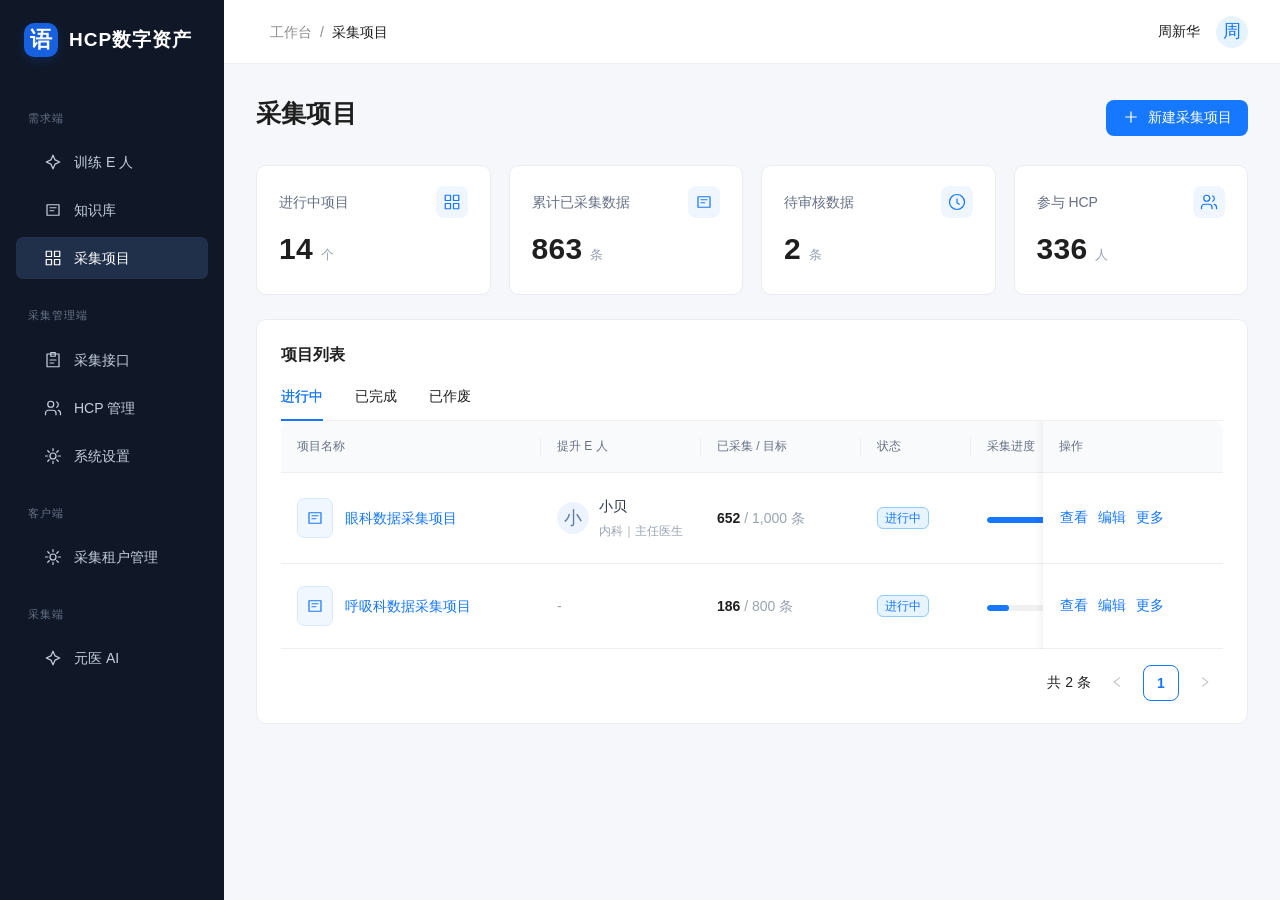
==== index.html @ 586ef707 "Update project settings and collection dashboard" ====
<!doctype html>
<html lang="zh-CN">
<head>
  <meta charset="utf-8" />
  <meta name="viewport" content="width=device-width, initial-scale=1" />
  <title>采集项目 · 语贝工作台</title>
  <link rel="stylesheet" href="assets/app.css?v=38" />
  <link rel="stylesheet" href="assets/analysis.css?v=5" />
  <link rel="stylesheet" href="assets/overrides.css?v=9" />
  <link rel="stylesheet" href="assets/hcp-data-detail.css?v=3" />
  <link rel="stylesheet" href="assets/hcp-data-detail-refine.css?v=12" />
  <link rel="stylesheet" href="assets/consent-config.css?v=4" />
  <link rel="stylesheet" href="assets/conversation-compare.css?v=1" />
</head>
<body>
  <div id="root"><div class="loading">正在加载语贝工作台…</div></div>
  <script src="assets/vendor/react.min.js"></script>
  <script src="assets/vendor/react-dom.min.js"></script>
  <script src="assets/vendor/dayjs.min.js"></script>
  <script src="assets/vendor/antd.min.js"></script>
  <script src="assets/app.js?v=112"></script>
  <script src="assets/analysis-ui.js?v=9"></script>
  <script src="assets/hcp-data-detail.js?v=15"></script>
  <script src="assets/account-menu.js?v=1"></script>
  <script src="assets/profile-layout.js?v=4"></script>
  <script src="assets/consent-config.js?v=3"></script>
</body>
</html>
---- assets/app.css ----
*{box-sizing:border-box}body{margin:0;color:#1f2937;background:#f5f7fa;font-family:-apple-system,BlinkMacSystemFont,"Segoe UI","PingFang SC","Microsoft YaHei",sans-serif;font-size:14px}button,input,textarea{font-family:inherit}.loading{padding:80px;text-align:center;color:#64748b}.app-layout{min-height:100vh}.sidebar{position:fixed!important;inset:0 auto 0 0;z-index:20;border-right:1px solid #e9edf2}.brand{height:80px;display:flex;align-items:center;gap:11px;padding:0 24px}.brand-mark{display:grid;place-items:center;background:#1677ff;width:34px;height:34px;color:white;border-radius:10px;font-size:22px;font-weight:600;box-shadow:0 4px 10px #1677ff20}.brand-name{font-size:19px;font-weight:650;letter-spacing:1px}.brand-sub{font-size:11px;letter-spacing:1.5px;color:#98a2b3;margin-top:2px}.sidebar .ant-menu{border-inline-end:0!important;padding:8px 12px}.sidebar .ant-menu-item-group-title{font-size:11px;color:#98a2b3;padding:22px 16px 8px;letter-spacing:1px}.sidebar .ant-menu-item{margin-block:6px;height:42px}.side-bottom{position:absolute;bottom:22px;left:24px;right:24px;padding-top:20px;border-top:1px solid #edf0f3;display:flex;gap:10px;align-items:center;color:#667085;font-size:12px}.workspace{margin-left:224px;min-width:0}.topbar{height:64px;line-height:normal;padding:0 32px;background:white;border-bottom:1px solid #edf0f3;display:flex;align-items:center;justify-content:space-between;gap:16px}.topbar-right{display:flex;align-items:center;gap:16px}.topbar-right .role{font-size:12px;color:#98a2b3}.content{padding:32px;max-width:1600px;width:100%;margin:auto}.page-heading{display:flex;align-items:center;justify-content:space-between;gap:18px;margin:0 0 26px}.page-heading h1{font-size:25px;line-height:1.4;margin:0 0 8px;letter-spacing:.2px;font-weight:650}.subtitle{color:#8c8c8c;line-height:22px}.eyebrow{color:#8c8c8c;font-size:12px}.stats{display:grid;grid-template-columns:repeat(4,minmax(0,1fr));gap:18px;margin-bottom:24px}.stat-card{border:1px solid #e9edf2;box-shadow:0 2px 3px #10182802}.stat-card .ant-card-body{padding:20px 22px}.stat-top{display:flex;justify-content:space-between;align-items:center;color:#667085;margin-bottom:12px}.stat-icon{width:32px;height:32px;display:grid;place-items:center;background:#eff6ff;color:#1677ff;border-radius:8px}.stat-number{font-size:30px;font-weight:600;line-height:38px;letter-spacing:.3px;font-variant-numeric:tabular-nums}.stat-unit{font-size:13px;margin-left:8px;color:#98a2b3;font-weight:400}.stat-note{color:#98a2b3;font-size:12px;margin-top:12px}.table-card{border:1px solid #e9edf2;overflow:hidden}.table-card>.ant-card-body{padding:0}.section-title{padding:22px 24px 0;display:flex;align-items:center;gap:10px;font-size:16px;font-weight:600}.section-title small{font-size:12px;font-weight:400;color:#98a2b3}.table-card .ant-tabs-nav{margin:0 24px}.table-card .ant-tabs-tab{padding:18px 0 14px}.toolbar{padding:20px 24px;display:flex;align-items:center;justify-content:space-between;gap:16px}.toolbar .ant-input-affix-wrapper{width:280px}.table-wrap{padding:0 24px 6px}.ant-table-thead>tr>th{font-size:12px;color:#667085!important;font-weight:500!important;background:#f8fafc!important}.ant-table-tbody>tr>td{padding-top:22px!important;padding-bottom:22px!important}.project-cell{display:flex;gap:12px;align-items:center}.project-icon{width:36px;height:40px;border:1px solid #d6e8ff;background:#f0f7ff;border-radius:7px;color:#1677ff;display:grid;place-items:center;flex-shrink:0}.cell-title{font-weight:500;color:#263347}.cell-meta{font-size:12px;color:#98a2b3;margin-top:5px}.person{display:flex;align-items:center;gap:10px}.numeric{font-variant-numeric:tabular-nums;font-weight:550}.progress-cell{min-width:120px}.table-footnote{padding:15px 24px;border-top:1px solid #f0f0f0;color:#98a2b3;font-size:12px;display:flex;gap:7px;align-items:center}.page-footer{text-align:center;font-size:12px;color:#b0b7c3;margin:28px 0 4px}.form-card{max-width:900px;margin:0 auto}.form-card .ant-card-body{padding:32px 48px}.form-section{font-size:16px;font-weight:600;margin-bottom:22px}.form-actions{display:flex;justify-content:flex-end;gap:10px;border-top:1px solid #f0f0f0;padding-top:24px}.detail-stats{display:grid;grid-template-columns:repeat(4,minmax(0,1fr));gap:18px;margin-bottom:24px}.detail-stats .ant-card{border-color:#e9edf2}.back-heading{display:flex;align-items:center;gap:12px}.task-actions{display:flex;gap:10px}.analysis-grid{display:grid;grid-template-columns:1fr 1fr;gap:24px;padding:24px}.conversation{display:flex;flex-direction:column;gap:18px;padding-top:22px}.message-row{max-width:88%;align-self:flex-start}.message-row.right{align-self:flex-end}.message-label{color:#98a2b3;font-size:12px;margin-bottom:6px}.message-row.right .message-label{text-align:right}.bubble{padding:12px 16px;background:#f5f7fa;border-radius:0 10px 10px 10px;line-height:1.8}.message-row.right .bubble{background:#eaf3ff;border-radius:10px 0 10px 10px}.bubble-actions{display:flex;justify-content:flex-end;gap:12px;margin-top:4px}.empty-module{padding:90px 20px}.miniapp-shell{display:flex;justify-content:center;padding:32px;background:#edf1f6;border-radius:8px}.miniapp-shell iframe{width:395px;height:832px;border:0;border-radius:32px;box-shadow:0 12px 40px #10182815}.mobile-menu{display:none}.ant-btn{box-shadow:none!important}.ant-progress-text{font-size:12px!important}.ant-tag{margin-inline-end:0}.qr-panel{display:flex;flex-direction:column;align-items:center;gap:20px;padding:16px}.menu-overlay{display:none}@media(min-width:1600px){.content{padding:40px 48px}}@media(max-width:1100px){.stats{grid-template-columns:repeat(2,minmax(0,1fr))}.workspace{margin-left:200px}.sidebar{width:200px!important;min-width:200px!important;max-width:200px!important}.content{padding:24px}.brand{padding:0 20px}.detail-stats{grid-template-columns:1fr 1fr}.detail-stats>.ant-card:last-child{grid-column:auto}.topbar{padding:0 24px}}@media(max-width:760px){.sidebar{transform:translateX(-100%);transition:transform .2s}.sidebar.mobile-open{transform:translateX(0)}.workspace{margin-left:0}.mobile-menu{display:inline-flex}.menu-overlay.visible{display:block;position:fixed;inset:0;background:#0005;z-index:19}.topbar{padding:0 16px}.topbar-right .role,.topbar-right .username{display:none}.content{padding:22px 16px}.page-heading{align-items:flex-start}.page-heading h1{font-size:22px}.page-heading .ant-btn{font-size:13px}.stats{gap:12px}.stat-card .ant-card-body{padding:16px}.stat-top{font-size:12px}.stat-number{font-size:26px}.toolbar{padding:16px;flex-wrap:wrap}.toolbar .ant-input-affix-wrapper{width:100%}.table-wrap{padding:0 16px}.section-title{padding:20px 16px 0}.table-card .ant-tabs-nav{margin:0 16px}.form-card .ant-card-body{padding:24px}.detail-stats,.analysis-grid{grid-template-columns:1fr}.detail-stats>.ant-card:last-child{grid-column:auto}.miniapp-shell{padding:8px}.miniapp-shell iframe{max-width:100%}.page-heading .subtitle{max-width:220px}.topbar .ant-breadcrumb{font-size:12px}}

/* Fit the entire embedded device into the remaining workspace viewport. */
.content.content-ai{height:calc(100vh - 64px);height:calc(100dvh - 64px);min-height:360px;flex:none;display:flex;flex-direction:column;overflow:hidden}
.content-ai>.page-heading,.content-ai>.page-footer{flex-shrink:0}
.content-ai>.page-footer{margin:16px 0 0}
.content-ai .miniapp-shell{flex:1;min-height:0;min-width:0;align-items:center;padding:24px;overflow:hidden}
.miniapp-device{position:relative;flex:none}
.miniapp-device iframe{position:absolute;top:0;left:0;display:block;width:375px;height:812px;max-width:none;border:0;border-radius:38px;transform-origin:top left;box-shadow:0 12px 40px #10182815}
@media(max-width:760px){.content-ai .miniapp-shell{padding:12px}.content-ai>.page-footer{font-size:11px;margin-top:12px}}

/* Dark navigation with icon and label centered on one baseline. */
.sidebar{background:#101828!important;border-right:0}
.brand-name{color:#fff}
.brand-sub{color:#7f8ca3}
.brand-mark{background:#1761e0;box-shadow:0 4px 10px #1761e030}
.sidebar .ant-menu{background:#101828!important}
.sidebar .ant-menu-item-group-title{color:#667387!important}
.sidebar .ant-menu-item{display:flex!important;align-items:center!important;gap:12px;line-height:42px!important;border-radius:7px}
.sidebar .ant-menu-item .ant-menu-item-icon{display:inline-flex!important;align-items:center;justify-content:center;width:18px;height:18px;margin-inline-end:0!important;line-height:1!important}
.sidebar .ant-menu-item .ant-menu-title-content{display:flex;align-items:center;line-height:20px!important}
.sidebar .ant-menu-item-selected,.sidebar .ant-menu-item-selected:hover{background:#21304a!important}
.sidebar .ant-menu-item:hover{background:#1b293f!important}

.topbar{position:sticky!important;top:0;z-index:30}
.person-option{display:flex;align-items:center;gap:10px;min-width:180px;height:50px;line-height:18px}.person-option small{display:block;margin-top:1px;color:#98a2b3;font-size:12px;line-height:16px}.person-select.ant-select-single{height:52px}.person-select .ant-select-selector{height:52px!important;padding:0 11px!important}.person-select .ant-select-selection-item{height:50px!important;line-height:normal!important;display:flex!important;align-items:center!important}.person-select .ant-select-selection-item .person-option{width:calc(100% - 20px);height:50px!important}.person-select .ant-select-arrow{top:50%}
.doctor-session-list{display:flex;flex-direction:column;gap:12px}.doctor-session{border-color:#edf0f3}.session-row{display:flex;align-items:center;justify-content:space-between;gap:16px}.session-row .ant-btn{padding-inline:0}

.task-detail-stats .ant-card-body{padding:20px 22px}.task-ring-metric{display:flex;align-items:center;justify-content:space-between;gap:12px;margin-top:10px;min-width:0}.task-ring-metric .ant-progress{order:2;flex:none}.task-metric-value{order:1;min-width:0;white-space:nowrap}.task-metric-value .stat-number{font-size:27px;letter-spacing:0}.task-metric-value .stat-unit{margin-left:5px;font-size:12px}.task-flow-table .ant-table-tbody>tr>td{padding-top:16px!important;padding-bottom:16px!important}.task-flow-table .person .cell-meta{display:none}@media(max-width:1100px){.task-detail-stats{grid-template-columns:repeat(2,minmax(0,1fr))}}
.task-flow-table.record-data-table .person .cell-meta{display:block}
.status-filter-header{position:relative;cursor:pointer}.status-filter-header .ant-table-filter-column{display:block}.status-filter-header .ant-table-column-title{pointer-events:none}.status-filter-header .ant-table-filter-trigger{position:absolute;inset:0;width:auto;height:auto;margin:0;padding:0;background:transparent;z-index:1}.status-filter-header .ant-table-filter-trigger svg{position:absolute;right:12px;top:50%;transform:translateY(-50%)}.status-filter-header .ant-table-filter-trigger svg path{fill:none;stroke:currentColor;stroke-width:1.6}.status-filter-menu{display:flex;min-width:132px;flex-direction:column;gap:8px;padding:10px}.status-filter-confirm{display:flex;justify-content:flex-end;padding-top:4px}
.detail-info-toolbar{display:flex;justify-content:flex-start;margin-bottom:12px}
.ai-generate-panel{display:flex;align-items:center;justify-content:flex-start;gap:16px;margin:8px 0 28px;padding:20px 22px;border:1px solid #bfd7ff;background:#f5f9ff;border-radius:8px}.ai-generate-panel .ant-btn{flex:none}.form-section-secondary{margin-top:30px;padding-top:28px;border-top:1px solid #edf0f3}.api-entry-card{margin-bottom:18px;border-color:#cfe0fa;background:#f8fbff;cursor:pointer}.api-entry-card .ant-card-body{padding:19px 22px}.api-entry-content{display:flex;align-items:center;gap:16px}.api-entry-icon{display:grid;place-items:center;width:44px;height:44px;flex:none;border-radius:8px;background:#1677ff;color:#fff}.api-entry-copy{min-width:0;flex:1}.api-entry-title{margin-bottom:3px;font-size:17px;font-weight:600;color:#1d2939}.api-entry-meta{display:flex;align-items:center;gap:18px;color:#1677ff;white-space:nowrap}.api-entry-meta strong{font-size:20px}.api-alert{margin-bottom:20px}.api-table-wrap{padding-top:22px}.api-code{padding:4px 7px;border:1px solid #e4e7ec;border-radius:4px;background:#f8fafc;color:#344054;font-size:12px;white-space:nowrap}.profile-card{margin-bottom:20px;border-color:#e5eaf1}.profile-summary{display:flex;align-items:center;gap:18px}.profile-name{margin-bottom:7px;font-size:20px;font-weight:600}.profile-panel{max-width:840px;padding:8px 24px 28px}.profile-panel .ant-descriptions-item-label{width:180px}.profile-details{min-height:360px}
.review-progress{margin-bottom:16px}.review-progress .ant-descriptions-item-label{width:96px;color:#667085}
@media(max-width:760px){.ai-generate-panel{align-items:flex-start;flex-direction:column}.ai-generate-panel .ant-btn{width:auto}.api-entry-content{align-items:flex-start;flex-wrap:wrap}.api-entry-meta{width:100%;justify-content:space-between;padding-left:60px}.profile-panel{padding:4px 16px 20px}.profile-panel .ant-descriptions-item-label{width:120px}}

/* Project detail metrics. */
.detail-stats{grid-template-columns:repeat(5,minmax(0,1fr))}
.api-stat-heading{display:flex;align-items:center;justify-content:space-between;gap:8px}
@media(max-width:1200px){.detail-stats{grid-template-columns:repeat(3,minmax(0,1fr))}}
@media(max-width:1100px){.detail-stats{grid-template-columns:repeat(2,minmax(0,1fr))}}
@media(max-width:760px){.detail-stats{grid-template-columns:1fr}}
.empty-value{color:#98a2b3}

.dataset-status-toolbar{display:flex;align-items:center;margin-bottom:16px;overflow-x:auto}.dataset-status-toolbar .ant-segmented{min-width:max-content;padding:3px;background:#f2f4f7}.dataset-status-toolbar .ant-segmented-item{min-width:112px}.dataset-status-toolbar .ant-segmented-item-label{padding-inline:14px}@media(max-width:760px){.dataset-status-toolbar .ant-segmented-item{min-width:104px}}

/* 语贝内部 CMS · 采集租户管理 */
.tenant-stats .stat-icon{background:#eff9f3;color:#18915b}.tenant-card{min-height:480px}.tenant-toolbar{background:#fff;border-bottom:1px solid #f0f2f5}.tenant-toolbar .ant-input-affix-wrapper{width:300px}.tenant-count{color:#98a2b3;font-size:12px;white-space:nowrap}.tenant-name-cell{display:flex;align-items:center;gap:12px}.tenant-logo{width:36px;height:36px;display:grid;place-items:center;border-radius:9px;background:linear-gradient(135deg,#1d6ff2,#68a6ff);color:#fff;font-size:15px;font-weight:650;box-shadow:0 5px 12px #1677ff24}.tenant-code{padding:4px 7px;border:1px solid #dbe5f3;border-radius:5px;background:#f7faff;color:#35669e;font-size:12px}.tenant-form-grid{display:grid;grid-template-columns:1fr 1fr;gap:18px}@media(max-width:760px){.tenant-toolbar{align-items:flex-start}.tenant-toolbar .ant-input-affix-wrapper{width:100%}.tenant-toolbar .ant-space{width:100%}.tenant-toolbar .ant-select{flex:1}.tenant-form-grid{grid-template-columns:1fr}}

/* 在租户创建弹窗中划分企业主体和管理端账号两段。 */
.ant-modal:has(.tenant-form-grid) .ant-form-item:first-child::before{content:'企业信息';display:block;margin-bottom:20px;color:#1d2939;font-size:16px;font-weight:600}.ant-modal:has(.tenant-form-grid) form>.ant-form-item+.tenant-form-grid{position:relative;margin-top:34px;padding-top:24px;border-top:1px solid #edf0f3}.ant-modal:has(.tenant-form-grid) form>.ant-form-item+.tenant-form-grid::before{content:'账号信息';position:absolute;top:-1px;left:0;transform:translateY(-100%);padding-bottom:20px;color:#1d2939;font-size:16px;font-weight:600}.ant-modal:has(.tenant-form-grid) .tenant-form-grid+.tenant-form-grid{margin-top:0}

/* 租户列表仅保留管理所需的核心信息。 */
.content:has(.tenant-card)>.page-heading .subtitle,.tenant-stats,.tenant-card .section-title small,.tenant-card .tenant-count,.tenant-card .tenant-name-cell .cell-meta{display:none}.tenant-card .ant-table-thead>tr>th:nth-child(2),.tenant-card .ant-table-tbody>tr>td:nth-child(2),.tenant-card .ant-table-thead>tr>th:nth-child(4),.tenant-card .ant-table-tbody>tr>td:nth-child(4),.tenant-card .ant-table-thead>tr>th:nth-child(5),.tenant-card .ant-table-tbody>tr>td:nth-child(5){display:none}.content:has(.tenant-card)>.page-heading{margin-bottom:26px}

/* 租户创建采用右侧管理面板，而非居中弹窗。 */
.ant-modal-root:has(.tenant-form-grid) .ant-modal-wrap{overflow:hidden}.ant-modal-root:has(.tenant-form-grid) .ant-modal{position:absolute;top:0;right:0;width:min(560px,100vw)!important;max-width:100vw;margin:0;padding-bottom:0;height:100dvh}.ant-modal-root:has(.tenant-form-grid) .ant-modal-content{height:100%;border-radius:0;box-shadow:-12px 0 32px #1018281a;display:flex;flex-direction:column}.ant-modal-root:has(.tenant-form-grid) .ant-modal-header{padding:22px 24px;border-bottom:1px solid #edf0f3;border-radius:0}.ant-modal-root:has(.tenant-form-grid) .ant-modal-body{flex:1;overflow-y:auto;padding:24px}.ant-modal-root:has(.tenant-form-grid) .ant-modal-footer{margin-top:0;padding:16px 24px;border-top:1px solid #edf0f3;background:#fff}.ant-modal-root:has(.tenant-form-grid) .ant-modal-close{top:20px;inset-inline-end:22px}@media(max-width:760px){.ant-modal-root:has(.tenant-form-grid) .ant-modal{width:100%!important}}

/* 覆盖组件默认弹层尺寸：右侧栏始终占满可视高度。 */
.ant-modal-root:has(.tenant-form-grid) .ant-modal-wrap{height:100vh!important}.ant-modal-root:has(.tenant-form-grid) .ant-modal{position:fixed!important;inset:0 0 0 auto!important;width:min(560px,100vw)!important;height:100vh!important;min-height:100vh!important;max-height:none!important}.ant-modal-root:has(.tenant-form-grid) .ant-modal-content{min-height:100vh!important}.ant-modal-root:has(.tenant-form-grid) .ant-alert{display:none}.ant-modal-root:has(.tenant-form-grid) .ant-form-item:first-child::before{content:none;display:none}.ant-modal-root:has(.tenant-form-grid) form::before{content:'企业信息';display:block;margin:0 0 20px;color:#1d2939;font-size:16px;font-weight:600}.ant-modal-root:has(.tenant-form-grid) form>.ant-form-item+.tenant-form-grid{margin-top:30px;padding-top:44px}.ant-modal-root:has(.tenant-form-grid) form>.ant-form-item+.tenant-form-grid::before{content:'账号信息';top:0;transform:none;padding:0}.ant-modal-root:has(.tenant-form-grid) .tenant-form-grid{display:block;gap:0}.ant-modal-root:has(.tenant-form-grid) .ant-form-item{display:flex;align-items:flex-start;margin-bottom:18px}.ant-modal-root:has(.tenant-form-grid) .ant-form-item-label{flex:0 0 138px;padding:7px 0 0;text-align:left}.ant-modal-root:has(.tenant-form-grid) .ant-form-item-label>label{height:auto}.ant-modal-root:has(.tenant-form-grid) .ant-form-item-control{min-width:0;flex:1}.ant-modal-root:has(.tenant-form-grid) .tenant-form-grid+.tenant-form-grid{margin-top:0;padding-top:0;border-top:0}.ant-modal-root:has(.tenant-form-grid) .tenant-form-grid+.tenant-form-grid::before{display:none}@media(max-width:760px){.ant-modal-root:has(.tenant-form-grid) .ant-form-item{display:block}.ant-modal-root:has(.tenant-form-grid) .ant-form-item-label{padding:0 0 6px}}

/* 隐藏字段后，重新按容器宽度铺开租户列表。 */
.tenant-card .ant-table-content{overflow-x:visible!important}.tenant-card .ant-table-content>table{width:100%!important;table-layout:fixed}.tenant-card .ant-table-content col:nth-child(2),.tenant-card .ant-table-content col:nth-child(4),.tenant-card .ant-table-content col:nth-child(5){display:none}.tenant-card .ant-table-thead>tr>th:nth-child(1),.tenant-card .ant-table-tbody>tr>td:nth-child(1){width:32%!important}.tenant-card .ant-table-thead>tr>th:nth-child(3),.tenant-card .ant-table-tbody>tr>td:nth-child(3){width:24%!important}.tenant-card .ant-table-thead>tr>th:nth-child(6),.tenant-card .ant-table-tbody>tr>td:nth-child(6){width:14%!important}.tenant-card .ant-table-thead>tr>th:nth-child(7),.tenant-card .ant-table-tbody>tr>td:nth-child(7){width:16%!important}.tenant-card .ant-table-thead>tr>th:nth-child(8),.tenant-card .ant-table-tbody>tr>td:nth-child(8){width:14%!important}

/* 登录密码与租户扩展操作。 */
.tenant-password-item .required-mark{margin-inline-end:4px;color:#ff4d4f}.tenant-card .ant-table-tbody>tr>td:last-child{position:relative;white-space:nowrap}.tenant-more{padding-inline:0!important;margin-left:12px!important}.tenant-more-menu{position:absolute;z-index:5;right:8px;top:42px;display:none;min-width:116px;padding:4px;background:#fff;border:1px solid #e5eaf1;border-radius:8px;box-shadow:0 8px 20px #1018281a}.tenant-more-menu.is-open{display:block}.tenant-more-menu button{display:block;width:100%;padding:8px 10px;border:0;border-radius:5px;background:transparent;color:#344054;text-align:left;cursor:pointer;font:inherit;font-size:13px}.tenant-more-menu button:hover{background:#f2f6fc}.tenant-more-menu .danger{color:#e5484d}.tenant-more-menu .danger:hover{background:#fff1f0}

/* 使用真实分组节点，避免伪元素在 Form.Item 内重复渲染。 */
.ant-modal-root:has(.tenant-form-grid) form::before,.ant-modal-root:has(.tenant-form-grid) form>.ant-form-item+.tenant-form-grid::before{content:none!important;display:none!important}.ant-modal-root:has(.tenant-form-grid) .tenant-form-section{margin:0 0 20px;color:#1d2939;font-size:16px;font-weight:600;line-height:24px}.ant-modal-root:has(.tenant-form-grid) .tenant-form-section.account{margin:30px 0 20px;padding-top:24px;border-top:1px solid #edf0f3}.ant-modal-root:has(.tenant-form-grid) .tenant-form-section+.tenant-form-grid{margin-top:0!important;padding-top:0!important;border-top:0!important}.ant-modal-root:has(.tenant-form-grid) .tenant-form-section+.tenant-form-grid::before{content:none!important;display:none!important}

/* Ant Design 的标签与控件位于 .ant-form-item-row 内，按该层级横向排列。 */
.ant-modal-root:has(.tenant-form-grid) .ant-form-item{display:block!important;margin-bottom:18px}.ant-modal-root:has(.tenant-form-grid) .ant-form-item-row{display:flex!important;flex-wrap:nowrap!important;align-items:flex-start}.ant-modal-root:has(.tenant-form-grid) .ant-form-item-row>.ant-form-item-label{flex:0 0 138px!important;max-width:138px!important;padding:7px 0 0!important;text-align:left}.ant-modal-root:has(.tenant-form-grid) .ant-form-item-row>.ant-form-item-control{min-width:0;flex:1!important}.ant-modal-root:has(.tenant-form-grid) .tenant-password-item{display:flex!important;align-items:flex-start}.ant-modal-root:has(.tenant-form-grid) .tenant-password-item>.ant-form-item-label{flex:0 0 138px;padding:7px 0 0}.ant-modal-root:has(.tenant-form-grid) .tenant-password-item>.ant-form-item-control{min-width:0;flex:1}.tenant-card .ant-table-content>table tr>th,.tenant-card .ant-table-content>table tr>td{display:table-cell!important}.tenant-card .ant-table-content>table tr>th:nth-child(1),.tenant-card .ant-table-content>table tr>td:nth-child(1){width:35%!important}.tenant-card .ant-table-content>table tr>th:nth-child(2),.tenant-card .ant-table-content>table tr>td:nth-child(2){width:25%!important}.tenant-card .ant-table-content>table tr>th:nth-child(3),.tenant-card .ant-table-content>table tr>td:nth-child(3){width:13%!important}.tenant-card .ant-table-content>table tr>th:nth-child(4),.tenant-card .ant-table-content>table tr>td:nth-child(4){width:15%!important}.tenant-card .ant-table-content>table tr>th:nth-child(5),.tenant-card .ant-table-content>table tr>td:nth-child(5){width:12%!important}@media(max-width:760px){.ant-modal-root:has(.tenant-form-grid) .ant-form-item-row{display:block!important}.ant-modal-root:has(.tenant-form-grid) .ant-form-item-row>.ant-form-item-label{max-width:none!important;padding:0 0 6px!important}}

/* 以 Grid 强制校正垂直表单默认布局，消除标签和控件之间的异常留白。 */
.ant-modal-root:has(.tenant-form-grid) .ant-form-item-row{display:grid!important;grid-template-columns:138px minmax(0,1fr)!important;column-gap:16px;align-items:start}.ant-modal-root:has(.tenant-form-grid) .ant-form-item-row>.ant-form-item-label{grid-column:1;grid-row:1;max-width:none!important;padding:7px 0 0!important}.ant-modal-root:has(.tenant-form-grid) .ant-form-item-row>.ant-form-item-control{grid-column:2;grid-row:1;width:auto!important;min-height:32px}.ant-modal-root:has(.tenant-form-grid) .ant-form-item-control-input{min-height:32px}.ant-modal-root:has(.tenant-form-grid) .ant-form-item-control-input-content{width:100%}.ant-modal-root:has(.tenant-form-grid) .tenant-password-item{display:grid!important;grid-template-columns:138px minmax(0,1fr);column-gap:16px}.ant-modal-root:has(.tenant-form-grid) .tenant-password-item>.ant-form-item-label{grid-column:1;grid-row:1}.ant-modal-root:has(.tenant-form-grid) .tenant-password-item>.ant-form-item-control{grid-column:2;grid-row:1;width:auto!important}@media(max-width:760px){.ant-modal-root:has(.tenant-form-grid) .ant-form-item-row,.ant-modal-root:has(.tenant-form-grid) .tenant-password-item{display:block!important}.ant-modal-root:has(.tenant-form-grid) .ant-form-item-row>.ant-form-item-label{padding:0 0 6px!important}}

/* 更多操作与表格中的文字链接保持一致。 */
.tenant-card .tenant-more.ant-btn{height:auto!important;margin-left:12px!important;padding:0!important;border:0!important;background:transparent!important;box-shadow:none!important;color:#1677ff!important;font-size:14px;line-height:22px}.tenant-card .tenant-more.ant-btn:hover{color:#4096ff!important;background:transparent!important}

/* 租户侧栏使用抽屉滑入动效，覆盖 Modal 默认缩放动画。 */
@keyframes tenant-panel-slide-in{from{transform:translateX(100%)}to{transform:translateX(0)}}@keyframes tenant-panel-slide-out{from{transform:translateX(0)}to{transform:translateX(100%)}}.ant-modal-root:has(.tenant-form-grid) .ant-modal{transform-origin:right center!important;will-change:transform}.ant-modal-root:has(.tenant-form-grid) .ant-modal.ant-zoom-appear,.ant-modal-root:has(.tenant-form-grid) .ant-modal.ant-zoom-enter,.ant-modal-root:has(.tenant-form-grid) .ant-modal.ant-zoom-appear-active,.ant-modal-root:has(.tenant-form-grid) .ant-modal.ant-zoom-enter-active{animation:tenant-panel-slide-in .28s cubic-bezier(.2,.8,.2,1)!important}.ant-modal-root:has(.tenant-form-grid) .ant-modal.ant-zoom-leave,.ant-modal-root:has(.tenant-form-grid) .ant-modal.ant-zoom-leave-active{animation:tenant-panel-slide-out .22s cubic-bezier(.4,0,1,1)!important}

/* 简化创建字段：租户标识自动生成，初始成员数默认由系统配置。 */
.ant-modal-root:has(.tenant-form-grid) form>.tenant-form-section+.ant-form-item+.ant-form-item,.ant-modal-root:has(.tenant-form-grid) form>.tenant-form-grid+.tenant-form-grid{display:none!important}.ant-modal-root:has(.tenant-form-grid) .tenant-password-item .ant-input{display:block;width:100%!important;height:32px!important}.ant-modal-root:has(.tenant-form-grid) .tenant-password-item .ant-form-item-control{width:100%}

/* 更多菜单需要脱离表格与卡片的裁切区域。 */
.tenant-card,.tenant-card .ant-card-body,.tenant-card .ant-table-wrapper,.tenant-card .ant-table-container,.tenant-card .ant-table-content{overflow:visible!important}.tenant-card .ant-table-cell-fix-right{z-index:4!important}.tenant-card .tenant-more-menu{z-index:20!important}

/* 顶栏账号信息：昵称靠左，头像靠右。 */
.topbar-right{flex-direction:row-reverse}

/* 顶栏账号下拉菜单。 */
.topbar-right{position:relative;cursor:pointer}.account-menu{position:fixed;z-index:100;display:none;min-width:128px;padding:4px;border:1px solid #e5eaf1;border-radius:8px;background:#fff;box-shadow:0 10px 24px #10182820}.account-menu.is-open{display:block}.account-menu button{display:block;width:100%;padding:9px 11px;border:0;border-radius:5px;background:transparent;color:#344054;text-align:left;font:inherit;font-size:13px;cursor:pointer}.account-menu button:hover{background:#f2f6fc;color:#1677ff}.account-menu button:last-child{color:#d92d20}.account-menu button:last-child:hover{background:#fff1f0;color:#d92d20}

/* 用户中心信息看板。 */
.content:has(.profile-details)>.page-heading .subtitle,.profile-card{display:none}.profile-details{border:0!important;background:transparent!important;box-shadow:none!important}.profile-details>.ant-card-body{padding:0!important}.profile-grid{display:grid;grid-template-columns:minmax(0,1fr) minmax(300px,.82fr);grid-template-rows:auto auto;gap:20px}.profile-info-card{border:1px solid #e7ebf0;border-radius:10px;background:#fff;overflow:hidden}.profile-info-card h2{margin:0;padding:20px 22px;border-bottom:1px solid #edf0f3;color:#1d2939;font-size:16px}.profile-info-card dl{margin:0}.profile-info-card dl>div{display:grid;grid-template-columns:150px 1fr;min-height:54px;border-bottom:1px solid #edf0f3}.profile-info-card dl>div:last-child{border-bottom:0}.profile-info-card dt{display:flex;align-items:center;padding:0 22px;background:#fafbfc;color:#667085}.profile-info-card dd{display:flex;align-items:center;margin:0;padding:0 22px;color:#344054}.account-info{grid-column:1;grid-row:1}.enterprise-info{grid-column:1;grid-row:2}.login-info{grid-column:2;grid-row:1 / span 2}.profile-status{display:inline-flex;padding:2px 8px;border:1px solid #b7eb8f;border-radius:5px;background:#f6ffed;color:#52c41a;font-size:12px}.login-method{display:flex;align-items:center;gap:12px;padding:19px 22px;border-bottom:1px solid #edf0f3}.method-icon{display:grid;place-items:center;width:34px;height:34px;border-radius:8px;background:#eef6ff;color:#1677ff;font-size:13px;font-weight:600}.login-method>div{flex:1;min-width:0}.login-method strong{font-size:14px}.login-method p{margin:4px 0 0;color:#98a2b3;font-size:12px}.method-tag{padding:2px 8px;border-radius:5px;background:#e6f4ff;color:#1677ff;font-size:12px}.login-method button{border:0;background:transparent;color:#1677ff;font:inherit;font-size:13px;cursor:pointer}.login-note{margin:18px 22px;padding:12px;border-radius:7px;background:#f7faff;color:#667085;font-size:12px;line-height:1.7}@media(max-width:760px){.profile-grid{grid-template-columns:1fr}.enterprise-info,.account-info,.login-info{grid-column:1;grid-row:auto}.profile-info-card dl>div{grid-template-columns:120px 1fr}.profile-info-card dt,.profile-info-card dd{padding:0 16px}}

/* 用户中心仅通过顶栏账号菜单进入，不在左侧导航中重复展示。 */
.sidebar .ant-menu-item-group:nth-of-type(2) .ant-menu-item:nth-child(4){display:none!important}

/* 密码输入框与 Ant Design 表单输入控件保持一致。 */
.ant-modal-root:has(.tenant-form-grid) .tenant-password-item input.ant-input{box-sizing:border-box!important;width:100%!important;height:32px!important;padding:4px 11px!important;border:1px solid #d9d9d9!important;border-radius:6px!important;background:#fff!important;color:#1f1f1f!important;font:14px/1.5715 -apple-system,BlinkMacSystemFont,"Segoe UI",Roboto,"Helvetica Neue",Arial,"Noto Sans",sans-serif!important;outline:none}.ant-modal-root:has(.tenant-form-grid) .tenant-password-item input.ant-input:hover{border-color:#4096ff!important}.ant-modal-root:has(.tenant-form-grid) .tenant-password-item input.ant-input:focus{border-color:#1677ff!important;box-shadow:0 0 0 2px rgba(5,145,255,.1)!important}

/* 将“更多”菜单挂到页面层，彻底避开表格行的层叠与裁切。 */
body>.tenant-more-menu{position:fixed!important;right:auto!important;z-index:1200!important}

/* 补充的密码字段使用与其他 Ant Input 完全相同的尺寸和占位符规范。 */
.ant-modal-root:has(.tenant-form-grid) .tenant-password-item .ant-form-item-control-input,.ant-modal-root:has(.tenant-form-grid) .tenant-password-item .ant-form-item-control-input-content{display:block!important;width:100%!important;min-height:32px!important}.ant-modal-root:has(.tenant-form-grid) .tenant-password-item input.ant-input{height:32px!important;min-height:32px!important;padding:4px 11px!important;line-height:22px!important;color:rgba(0,0,0,.88)!important}.ant-modal-root:has(.tenant-form-grid) .tenant-password-item input.ant-input::placeholder{color:rgba(0,0,0,.25)!important;opacity:1!important}

/* 使用能触发结束事件的短侧滑离场，避免默认缩放造成闪屏或弹窗无法关闭。 */
@keyframes tenant-panel-close{from{opacity:1;transform:translateX(0)}to{opacity:0;transform:translateX(100%)}}.ant-modal-root:has(.tenant-form-grid) .ant-modal.ant-zoom-leave,.ant-modal-root:has(.tenant-form-grid) .ant-modal.ant-zoom-leave-active{animation:tenant-panel-close .16s ease-in forwards!important}

/* 创建侧栏：账号信息优先，实名认证位于其后。 */
.ant-modal-root:has(.tenant-form-grid) .tenant-form-section.account{margin:0 0 20px;padding-top:0;border-top:0}.ant-modal-root:has(.tenant-form-grid) .tenant-form-section.verification{margin:30px 0 20px;padding-top:24px;border-top:1px solid #edf0f3}.ant-modal-root:has(.tenant-form-grid) .tenant-verification-method{display:grid!important;grid-template-columns:138px minmax(0,1fr);column-gap:16px;margin-bottom:18px}.ant-modal-root:has(.tenant-form-grid) .tenant-verification-method>.ant-form-item-label{grid-column:1;grid-row:1;padding:7px 0 0}.ant-modal-root:has(.tenant-form-grid) .tenant-verification-method>.ant-form-item-control{grid-column:2;grid-row:1;min-width:0;padding-top:7px}.ant-modal-root:has(.tenant-form-grid) .tenant-verification-value{color:#344054;font-size:14px;line-height:22px}
.ant-modal-root:has(.tenant-form-grid) form>.tenant-form-section.verification+.ant-form-item+.tenant-verification-method{display:grid!important}.ant-modal-root:has(.tenant-form-grid) .tenant-company-name{display:block!important}
.project-settings-panel{padding:24px}
.project-settings-panel .ant-descriptions-item-label{width:20%;min-width:144px}
.project-setting-value{display:flex;align-items:center;justify-content:space-between;gap:12px}
.project-setting-value .ant-btn{flex:none}
.project-setting-form .ant-form-item{margin-bottom:16px}
.project-setting-form .ant-form-item-control{min-width:0}
.project-setting-form .ant-form-item-control-input-content{max-width:240px}
@media(max-width:760px){
  .project-settings-panel{padding:16px}
  .project-settings-panel .ant-descriptions-item-label{min-width:100px}
  .project-settings-panel .ant-descriptions-row>th,.project-settings-panel .ant-descriptions-row>td{padding:12px}
  .project-setting-value{flex-wrap:wrap;gap:4px}
  .project-setting-value .ant-btn{padding-inline:0}
}
---- assets/analysis.css ----
.analysis-dashboard{padding:22px 24px 18px}.collection-layout{display:grid;grid-template-columns:minmax(0,1fr) 300px;gap:18px}.collection-layout-single{grid-template-columns:minmax(0,1fr)}.collection-signal{min-height:330px;padding:28px 30px 20px;border-radius:16px;color:#eef5ff;background:radial-gradient(circle at 8% 10%,#1d3658 0,#142945 32%,#101f36 75%);box-shadow:inset 0 1px #ffffff0d}.signal-label{font-size:12px;font-weight:600;letter-spacing:2px;color:#9db1cf}.signal-summary{display:flex;justify-content:space-between;align-items:end;margin:20px 0 26px}.signal-summary>div:first-child{display:flex;flex-direction:column;gap:6px}.signal-summary strong{font-size:58px;line-height:.95;font-weight:500;letter-spacing:-2px}.signal-summary>div:first-child span,.signal-count small{font-size:13px;color:#a6b5ca}.signal-count{text-align:right}.signal-count b{font-size:27px;font-weight:500}.signal-count>span{font-size:14px;color:#a6b5ca}.signal-count small{display:block;margin-top:9px}.signal-dots{display:grid;grid-template-columns:repeat(50,minmax(0,1fr));gap:6px 5px}.signal-dot,.legend-dot{width:9px;height:9px;border-radius:50%;display:block}.signal-dot{justify-self:center;background:#536174}.signal-dot.awaiting-clean,.legend-dot.awaiting-clean{background:#f5a524;box-shadow:0 0 5px #f5a52477}.signal-dot.cleaned,.legend-dot.cleaned{background:#49b58e;box-shadow:0 0 5px #49b58e77}.legend-dot.uncollected{background:#536174}.signal-legend{display:flex;justify-content:flex-end;gap:14px;margin-top:22px;padding-top:16px;border-top:1px solid #ffffff1c;color:#a6b5ca;font-size:12px}.signal-legend span{display:flex;align-items:center;gap:5px}.legend-dot{width:7px;height:7px}.effect-card{border:1px solid #e2e8f0;border-radius:16px;padding:29px 24px 22px;background:#fff;display:flex;flex-direction:column}.effect-kicker{font-size:13px;font-weight:600;color:#718198}.effect-card h3{margin:25px 0 10px;font-size:25px;color:#1d2b43}.effect-card>p{margin:0;color:#718198;font-size:13px;line-height:1.75}.effect-status{border-top:1px solid #e5eaf1;margin-top:20px;padding-top:15px;display:grid;gap:16px}.effect-status div{display:flex;justify-content:space-between;font-size:13px;font-weight:600;color:#36455a}.effect-status b{font-size:13px}.status-warn{color:#e58b10}.status-pending{color:#718198}.advice-list{display:grid;gap:8px;margin-top:18px}.advice-list p{display:flex;gap:8px;margin:0;color:#607089!important;font-size:12px!important;line-height:1.5!important}.advice-list b{display:grid;place-items:center;width:17px;height:17px;flex:0 0 auto;border-radius:50%;background:#eef3ff;color:#3b71ed;font-size:11px}.analysis-gap-card{margin-top:18px;padding:19px 24px;border:1px solid #e2e8f0;border-radius:12px;background:#fff}.analysis-gap-card strong{font-size:15px;color:#1d2b43}.analysis-gap-card p{margin:9px 0 0;color:#718198;font-size:13px;line-height:1.7}.analysis-next{display:flex;align-items:center;gap:15px;padding:24px 3px;border-bottom:1px solid #e1e7ef}.next-icon{width:34px;height:34px;border-radius:10px;background:#eaf0ff;color:#3d72ef;display:grid;place-items:center;font-size:18px}.analysis-next strong{font-size:14px;color:#27364d}.analysis-next p{margin:5px 0 0;font-size:12px;color:#718198}.remaining{margin-left:auto;color:#718198;font-size:13px;white-space:nowrap}.remaining b{color:#26364d;font-size:25px;margin:0 3px}.analysis-goal{display:flex;gap:20px;padding-top:20px;color:#718198;font-size:13px}.analysis-goal b{color:#31415a;white-space:nowrap}@media(max-width:900px){.collection-layout{grid-template-columns:1fr}.effect-card{min-height:320px}.signal-dots{grid-template-columns:repeat(40,minmax(0,1fr))}}@media(max-width:760px){.analysis-dashboard{padding:14px}.collection-signal{padding:22px 18px 16px;min-height:auto}.signal-summary strong{font-size:45px}.signal-dots{grid-template-columns:repeat(25,minmax(0,1fr));gap:6px}.analysis-next{align-items:flex-start}.remaining{display:none}.analysis-goal{display:block}.analysis-goal span{display:block;margin-top:8px}}
---- assets/overrides.css ----
.project-cell a.cell-title {
  color: #1677ff;
  cursor: pointer;
}

.project-cell a.cell-title:hover {
  color: #4096ff;
  text-decoration: underline;
}

.analysis-dashboard .signal-dot.awaiting-clean,
.analysis-dashboard .legend-dot.awaiting-clean {
  background: #f5a524;
  box-shadow: 0 0 5px #f5a52477;
}

.analysis-dashboard .advice-heading {
  margin-top: 18px;
  padding-top: 14px;
  border-top: 1px solid #e5eaf1;
  color: #607089;
  font-size: 12px;
  font-weight: 600;
}

.analysis-dashboard .status-warn {
  color: #607089;
}

/* Give the progress dots a small, tactile 3D bead treatment. */
.analysis-dashboard .signal-dot {
  position: relative;
  background: radial-gradient(circle at 32% 28%, #92a0b2 0 12%, #5d6b7d 38%, #39485b 78%);
  box-shadow: inset -1px -1px 1px #17253699, inset 1px 1px 1px #ffffff33, 0 1px 2px #07142666;
}

.analysis-dashboard .signal-dot.awaiting-clean {
  background: radial-gradient(circle at 32% 28%, #ffe6a3 0 12%, #f8b63f 38%, #cf7d0a 78%);
  box-shadow: inset -1px -1px 1px #9b570099, inset 1px 1px 1px #ffffff88, 0 1px 3px #f5a52488;
}

.analysis-dashboard .signal-dot.cleaned {
  background: radial-gradient(circle at 32% 28%, #a4f2d7 0 12%, #58cda1 38%, #248263 78%);
  box-shadow: inset -1px -1px 1px #15544399, inset 1px 1px 1px #ffffff88, 0 1px 3px #49b58e88;
}

.api-secret {
  display: flex;
  align-items: center;
  gap: 4px;
  white-space: nowrap;
}

.api-copy-button {
  display: inline-flex !important;
  align-items: center;
  justify-content: center;
  color: #1677ff !important;
}

.api-copy-button:hover {
  color: #1677ff !important;
  background: #eaf3ff !important;
}

.api-actions {
  white-space: nowrap;
}

.title-line {
  display: flex;
  align-items: center;
  gap: 10px;
  min-width: 0;
}

.page-heading .title-line h1 {
  min-width: 0;
  margin-bottom: 0;
}

.title-line .ant-tag {
  flex: none;
}
---- assets/hcp-data-detail.css ----
.ant-drawer-body>[hidden]{display:none!important}.detail-module-tabs{position:sticky;z-index:3;top:-24px;display:flex;gap:24px;margin:-24px -24px 20px;padding:0 24px;border-bottom:1px solid #edf0f4;background:#fff}.detail-module-tabs button{height:54px;padding:0;border:0;border-bottom:2px solid transparent;background:none;color:#667085}.detail-module-tabs button.active{border-color:#1677ff;color:#1677ff;font-weight:600}.module-panel{display:none}.module-panel.active{display:block}.module-summary{display:grid;grid-template-columns:repeat(3,1fr);margin-bottom:24px;border:1px solid #e7ecf3;border-radius:8px;background:#fafcff}.module-summary span{padding:16px;text-align:center}.module-summary span+span{border-left:1px solid #e7ecf3}.module-summary b,.module-summary small{display:block}.module-summary b{color:#1d2939;font-size:18px}.module-summary small{margin-top:5px;color:#98a2b3;font-size:11px}.log-timeline{position:relative;margin-left:7px;padding-left:24px;border-left:1px solid #dfe5ed}.log-event{position:relative;padding:0 0 22px}.log-event>i{position:absolute;left:-30px;top:3px;width:11px;height:11px;border:2px solid #fff;border-radius:50%;background:#52c41a;box-shadow:0 0 0 1px #b7e3c1}.log-event.pending>i{background:#faad14;box-shadow:0 0 0 1px #f8d887}.log-event.error>i{background:#ff4d4f;box-shadow:0 0 0 1px #ffc6c6}.log-event time{display:block;margin-bottom:4px;color:#98a2b3;font-size:11px}.log-event b{color:#344054;font-size:13px}.log-event p{margin:5px 0 0;color:#667085;font-size:12px;line-height:1.55}.admin-rejection{margin-bottom:20px;padding:14px 16px;border:1px solid #ffccc7;border-radius:8px;background:#fff2f0}.admin-rejection.inline{margin:18px 0 0}.admin-rejection b{color:#cf1322}.admin-rejection p{margin:6px 0 0;color:#8c3438;font-size:12px;line-height:1.65}.identity-head{display:flex;align-items:center;padding:18px;margin-bottom:18px;border-radius:8px;background:#f6f9fe}.identity-avatar{display:grid;place-items:center;width:48px;height:48px;margin-right:12px;border-radius:50%;background:#dbeafe;color:#1677ff;font-size:18px;font-weight:650}.identity-head h3{margin:0;color:#1d2939;font-size:16px}.identity-head p{margin:4px 0 0;color:#667085;font-size:12px}.identity-head em{margin-left:auto;padding:4px 8px;border-radius:5px;background:#eaf8ef;color:#27845b;font-size:11px;font-style:normal}.identity-grid{display:grid;grid-template-columns:1fr 1fr;margin:0;border-top:1px solid #edf0f4;border-left:1px solid #edf0f4}.identity-grid div{padding:13px 14px;border-right:1px solid #edf0f4;border-bottom:1px solid #edf0f4}.identity-grid dt{margin-bottom:5px;color:#98a2b3;font-size:11px}.identity-grid dd{margin:0;color:#344054;font-size:13px}.consent-proof{display:flex;align-items:center;justify-content:space-between;margin-top:20px;padding:15px;border:1px solid #dce8f8;border-radius:8px;background:#f7faff}.consent-proof>div{display:flex;align-items:center}.proof-icon{display:grid;place-items:center;width:32px;height:32px;margin-right:10px;border-radius:50%;background:#e7f6ed;color:#27845b}.consent-proof b{font-size:13px}.consent-proof p{margin:4px 0 0;color:#7f8a9b;font-size:10px}.view-consent{padding:6px 11px;border:1px solid #b9d6fb;border-radius:6px;background:#fff;color:#1677ff}.admin-audio{display:flex;align-items:center;gap:8px;width:300px;max-width:100%;height:40px;margin-top:7px;padding:0 11px;border:1px solid #dbe7f7;border-radius:8px;background:#f5f9ff;color:#1677ff}.admin-audio-icon{width:18px;font-size:11px}.admin-wave{display:flex;align-items:center;gap:2px;flex:1;height:22px}.admin-wave i{width:2px;height:6px;border-radius:2px;background:#91bdf4}.admin-wave i:nth-child(3n){height:13px}.admin-wave i:nth-child(4n){height:9px}.admin-audio-time{color:#667085;font-size:10px}.admin-audio small{color:#98a2b3;font-size:9px}.admin-audio.playing .admin-wave i{animation:admin-wave .7s ease-in-out infinite alternate}.admin-audio.playing .admin-wave i:nth-child(2n){animation-delay:.16s}.admin-audio.playing .admin-wave i:nth-child(3n){animation-delay:.31s}@keyframes admin-wave{to{height:21px;background:#1677ff}}.admin-consent-dialog{position:fixed;z-index:3000;inset:0;display:none;place-items:center;padding:24px;background:#10182880}.admin-consent-dialog.open{display:grid}.admin-consent-card{width:min(660px,100%);max-height:85vh;overflow:auto;padding:26px;border-radius:10px;background:#fff;box-shadow:0 24px 60px #10182838}.admin-consent-head{display:flex;justify-content:space-between;gap:18px;padding-bottom:18px;border-bottom:1px solid #edf0f4}.admin-consent-head small{color:#98a2b3}.admin-consent-head h2{margin:5px 0 0;font-size:20px}.admin-consent-head button{width:32px;height:32px;border:0;border-radius:50%;background:#f2f4f7;color:#667085;font-size:21px}.admin-consent-copy{padding:10px 2px;color:#667085;line-height:1.75}.admin-consent-copy h3{margin:16px 0 3px;color:#344054;font-size:14px}.admin-consent-copy p{margin:0;font-size:13px}.admin-signature{display:flex;align-items:center;gap:18px;margin-top:10px;padding:14px;border-radius:7px;background:#f7f9fc;color:#667085;font-size:12px}.admin-signature b{margin-left:auto;color:#27845b}@media(max-width:760px){.identity-grid{grid-template-columns:1fr}.detail-module-tabs{gap:12px}.detail-module-tabs button{font-size:12px}.module-summary b{font-size:15px}}
---- assets/hcp-data-detail-refine.css ----
.identity-section-title { margin:20px 0 8px; color:#344054; font-size:13px; }
.identity-section-title:first-of-type { margin-top:0; }
.identity-section-title.device-title { margin-top:24px; }
.identity-grid { display:block; border-right:0; border-left:0; }
.identity-grid div { display:grid; grid-template-columns:140px minmax(0,1fr); align-items:center; min-height:44px; padding:10px 14px; border-right:0; }
.identity-grid dt { margin:0; color:#667085; font-size:12px; }
.identity-grid dd { margin:0; color:#344054; font-size:13px; text-align:right; }
.identity-grid .credential-row { align-items:start; padding-top:14px; padding-bottom:14px; }
.credential-photo { position:relative; display:block; width:48px; height:48px; margin-left:auto; padding:0; overflow:hidden; border:1px solid #d0d5dd; border-radius:6px; background:#e9f0f5; cursor:zoom-in; }
.credential-photo img { display:block; width:100%; height:100%; object-fit:cover; transition:transform .2s ease; }
.credential-photo:not(.masked):hover img { transform:scale(1.02); }
.credential-photo.masked { display:grid; place-items:center; width:48px; height:48px; border-color:#e4e7ec; background:#f2f4f7; color:#475467; cursor:pointer; }
.credential-photo.masked:hover { border-color:#d0d5dd; background:#e4e7ec; color:#475467; }
.credential-photo.masked img { position:absolute; inset:0; width:100%; height:100%; aspect-ratio:auto; object-fit:cover; filter:blur(5px); transform:scale(1.18); }
.credential-photo.masked::before { content:''; position:absolute; z-index:1; inset:0; background:#f2f4f799; }
.credential-photo.masked svg { position:relative; z-index:2; width:22px; height:22px; fill:none; stroke:currentColor; stroke-width:1.8; stroke-linecap:round; stroke-linejoin:round; }
.credential-toast { position:fixed; z-index:3600; top:28px; left:50%; padding:10px 16px; border:1px solid #d0d5dd; border-radius:6px; background:#fff; color:#344054; font-size:13px; box-shadow:0 10px 28px #10182826; opacity:0; pointer-events:none; transform:translate(-50%,-12px); transition:opacity .18s ease,transform .18s ease; }
.credential-toast.show { opacity:1; transform:translate(-50%,0); }
.credential-dialog { position:fixed; z-index:3300; inset:0; display:none; place-items:center; padding:28px; background:#101828a8; }
.credential-dialog.open { display:grid; }
.credential-dialog-card { width:min(760px,100%); padding:18px; border-radius:8px; background:#fff; box-shadow:0 24px 64px #10182852; }
.credential-dialog-card > div { display:flex; align-items:center; justify-content:space-between; margin-bottom:14px; }
.credential-dialog-card h2 { margin:0; font-size:18px; }
.credential-dialog-card button { display:grid; place-items:center; width:32px; height:32px; border:0; border-radius:50%; background:#f2f4f7; color:#667085; font-size:21px; }
.credential-dialog-card img { display:block; width:100%; border:1px solid #d0d5dd; border-radius:6px; }
.credential-dialog-card p { margin:12px 0 0; color:#667085; font-size:12px; text-align:center; }
.review-reject-dialog { position:fixed; z-index:3100; inset:0; display:none; place-items:center; padding:24px; background:#10182880; }
.review-reject-dialog.open { display:grid; }
.review-reject-card { width:min(480px,100%); padding:24px; border-radius:10px; background:#fff; box-shadow:0 24px 60px #10182838; }
.review-reject-head { display:flex; align-items:center; justify-content:space-between; }
.review-reject-head h2 { margin:0; font-size:18px; }
.review-reject-head button { display:grid; place-items:center; width:30px; height:30px; border:0; border-radius:50%; background:#f2f4f7; color:#667085; font-size:20px; }
.review-reject-card > p { margin:12px 0; color:#667085; font-size:12px; line-height:1.6; }
.review-reject-card textarea { width:100%; padding:11px 12px; resize:vertical; border:1px solid #d0d5dd; border-radius:7px; outline:0; font:13px/1.6 inherit; }
.review-reject-card textarea:focus { border-color:#1677ff; box-shadow:0 0 0 2px #1677ff1a; }
.review-reject-error { min-height:22px; padding-top:4px; color:#d92d20; font-size:11px; }
.review-reject-actions { display:flex; justify-content:flex-end; gap:10px; margin-top:8px; }
.review-reject-actions button { height:36px; padding:0 16px; border:1px solid #d0d5dd; border-radius:6px; background:#fff; }
.review-reject-actions .confirm { border-color:#ff4d4f; background:#ff4d4f; color:#fff; }
.message-row.right .admin-audio { margin-left:auto; }
.message-row:not(.right) .bubble-actions { justify-content:flex-start; }
.message-row.right .bubble-actions { justify-content:flex-end; }
.log-event-action { display:block; margin-top:7px; padding:0; border:0; background:transparent; color:#1677ff; font-size:12px; line-height:20px; cursor:pointer; }
.log-event-action:hover { color:#4096ff; }
.log-detail-drawer { position:fixed; z-index:3400; inset:0; visibility:hidden; }
.log-detail-drawer.open { visibility:visible; }
.log-detail-mask { position:absolute; inset:0; background:#10182873; opacity:0; transition:opacity .2s ease; }
.log-detail-drawer.open .log-detail-mask { opacity:1; }
.log-detail-panel { position:absolute; top:0; right:0; width:min(520px,100%); height:100%; background:#fff; box-shadow:-18px 0 45px #10182826; transform:translateX(100%); transition:transform .24s ease; }
.log-detail-drawer.open .log-detail-panel { transform:translateX(0); }
.log-detail-panel > header { display:flex; align-items:center; justify-content:space-between; height:64px; padding:0 22px; border-bottom:1px solid #edf0f4; }
.log-detail-panel > header h2 { margin:0; color:#1d2939; font-size:16px; }
.log-detail-close { display:grid; place-items:center; width:32px; height:32px; border:0; border-radius:50%; background:#f2f4f7; color:#667085; font-size:21px; cursor:pointer; }
.log-detail-body { height:calc(100% - 64px); padding:22px; overflow:auto; }
.log-detail-conversation { gap:20px; padding-top:0; }
.log-detail-conversation .message-row { max-width:92%; }
.log-consent-copy { padding-top:0; }
.ant-drawer-content[data-hcp-enhanced="true"] .ant-drawer-header-title { width:100%; }
.ant-drawer-content[data-hcp-enhanced="true"] .ant-drawer-title { order:1; }
.ant-drawer-content[data-hcp-enhanced="true"] .ant-drawer-close { order:2; margin-inline-start:auto; margin-inline-end:0; }
.ant-drawer-content[data-hcp-enhanced="true"] .ant-drawer-extra { display:none; }
@media (max-width:760px) { .identity-grid div { grid-template-columns:110px minmax(0,1fr); } }
---- assets/consent-config.css ----
.ant-descriptions tr[data-consent-row]>th,.ant-descriptions tr[data-consent-row]>td{height:56px;padding:12px 24px!important;vertical-align:middle}.ant-descriptions tr[data-consent-row]>th{width:140px;background:#fafafa!important;border-inline-end:1px solid #f0f0f0!important;color:#667085!important;white-space:nowrap}.ant-descriptions tr[data-consent-row]>td{border-inline-end:1px solid #f0f0f0!important}.consent-row-value{display:flex;align-items:center;gap:10px;min-height:28px}.consent-type-tag{display:inline-flex;padding:2px 8px;border-radius:4px;font-size:12px;line-height:20px}.consent-type-tag.default{background:#eaf3ff;color:#1677ff}.consent-type-tag.custom{background:#f2f4f7;color:#475467}.consent-name{color:#344054}.consent-row-actions{display:flex;gap:12px;margin-left:auto}.consent-row-actions button,.consent-inline-link{padding:0;border:0;background:transparent;color:#1677ff;cursor:pointer;font-size:13px}.consent-row-actions button:hover,.consent-inline-link:hover{color:#4096ff}.consent-config-overlay{position:fixed;z-index:3500;inset:0;display:grid;place-items:center;padding:24px;background:#10182880}.consent-modal{width:min(560px,100%);max-height:88vh;overflow:auto;border-radius:10px;background:#fff;box-shadow:0 24px 60px #10182838}.consent-modal header{display:flex;align-items:center;justify-content:space-between;height:58px;padding:0 22px;border-bottom:1px solid #edf0f4}.consent-modal header h2{margin:0;color:#1d2939;font-size:17px}.consent-modal header button{width:30px;height:30px;border:0;border-radius:50%;background:#f2f4f7;color:#667085;font-size:21px;cursor:pointer}.consent-modal-body{padding:22px}.consent-modal-footer{display:flex;justify-content:flex-end;gap:10px;padding:14px 22px;border-top:1px solid #edf0f4}.consent-secondary,.consent-primary{height:36px;padding:0 17px;border:1px solid #d0d5dd;border-radius:6px;background:#fff;color:#344054;cursor:pointer}.consent-primary{border-color:#1677ff;background:#1677ff;color:#fff}.consent-help{margin:0 0 16px;color:#667085;font-size:13px}.consent-choice-list{display:grid;gap:10px}.consent-choice{display:grid;grid-template-columns:18px 1fr auto;gap:10px;align-items:start;padding:13px;border:1px solid #e4e7ec;border-radius:8px;cursor:pointer}.consent-choice.selected{border-color:#91caff;background:#f7fbff}.consent-choice input{margin:3px 0 0}.consent-choice b,.consent-choice small{display:block}.consent-choice b{color:#344054;font-size:14px}.consent-choice small{margin-top:4px;color:#98a2b3;font-size:12px}.consent-upload-area{display:none;margin-top:12px;padding:14px;border-radius:8px;background:#f8fafc}.consent-upload-area.active{display:block}.consent-upload-area input{position:absolute;width:1px;height:1px;opacity:0}.consent-upload-button{display:inline-block;padding:7px 12px;border:1px solid #91caff;border-radius:6px;background:#fff;color:#1677ff;cursor:pointer;font-size:13px}.consent-selected-file,.consent-current-file{margin-left:10px;color:#667085;font-size:12px}.consent-current-file{margin:0 0 10px}.consent-version{margin-bottom:8px;color:#98a2b3;font-size:12px}.consent-modal-body>h2{margin:0 0 18px;color:#1d2939;font-size:18px}.consent-agreement-copy{color:#667085;font-size:13px;line-height:1.8}.consent-agreement-copy p{margin:0}.consent-agreement-copy h3{margin:16px 0 3px;color:#344054;font-size:14px}.consent-file-preview{display:flex;align-items:center;gap:12px;padding:14px;border:1px solid #dbe7f7;border-radius:8px;background:#f7faff}.consent-doc-icon{display:grid;place-items:center;width:42px;height:42px;border-radius:6px;background:#eaf3ff;color:#1677ff;font-size:11px;font-weight:700}.consent-file-preview b{color:#344054;font-size:13px}.consent-file-preview p,.consent-preview-tip{margin:4px 0 0;color:#98a2b3;font-size:12px}.consent-preview-tip{line-height:1.7}.consent-toast{position:fixed;z-index:3600;top:28px;left:50%;padding:10px 16px;border:1px solid #d0d5dd;border-radius:6px;background:#fff;color:#344054;font-size:13px;box-shadow:0 10px 28px #10182826;opacity:0;transform:translate(-50%,-12px);transition:.18s}.consent-toast.show{opacity:1;transform:translate(-50%,0)}@media(max-width:640px){.ant-descriptions tr[data-consent-row]>th,.ant-descriptions tr[data-consent-row]>td{padding:12px 16px!important}.consent-row-value{align-items:flex-start;flex-wrap:wrap}.consent-row-actions{width:100%;margin-left:0}.consent-choice{grid-template-columns:18px 1fr}.consent-inline-link{grid-column:2}}
---- assets/conversation-compare.css ----
.conversation-compare-modal .ant-modal-confirm-content{max-width:100%;margin-inline-start:0!important}.conversation-compare-modal .ant-modal-confirm-paragraph{max-width:100%;width:100%}.conversation-compare-modal .ant-modal-confirm-title{font-size:18px}.compare-summary{display:flex;flex-wrap:wrap;justify-content:space-between;gap:12px;margin:20px 0 10px;color:#475467}.compare-legend{display:flex;gap:12px}.compare-legend>*{padding:2px 8px;border-radius:4px}.compare-note{color:#667085;font-size:12px;margin-bottom:16px}.compare-column-head,.compare-message-pair{display:grid;grid-template-columns:minmax(0,1fr) minmax(0,1fr)}.compare-column-head{background:#f2f5fa;border:1px solid #e4e7ec;border-radius:8px 8px 0 0}.compare-column-head>b{padding:12px 18px;color:#344054}.compare-column-head>b+b{border-left:1px solid #e4e7ec}.compare-scroll{height:57vh;max-height:calc(100dvh - 260px);box-sizing:border-box;overflow:auto;border:1px solid #e4e7ec;border-top:0;border-radius:0 0 8px 8px;scrollbar-gutter:stable}.compare-message-pair+.compare-message-pair{border-top:1px solid #e4e7ec}.compare-message{padding:16px 18px;min-width:0}.compare-message+.compare-message{border-left:1px solid #e4e7ec;background:#fcfdff}.compare-speaker{font-size:12px;color:#667085;margin-bottom:10px;display:flex;gap:10px;align-items:center}.compare-text{line-height:1.9;white-space:pre-wrap;overflow-wrap:anywhere;color:#1d2939;min-height:26px}.compare-insert{background:#dcfce7;color:#166534;text-decoration:underline;text-decoration-style:solid}.compare-replace{background:#dbeafe;color:#1d4ed8;border-bottom:2px solid #60a5fa}.compare-deleted{background:#fee2e2;color:#b42318;text-decoration:line-through}.compare-original-change{background:#fff1e6;color:#9a3412;border-bottom:1px dashed #fb923c}.compare-unchanged{color:#98a2b3;font-size:11px}@media(max-width:600px){.compare-message{padding:12px 10px}.compare-column-head>b{padding:10px}.compare-speaker{display:block}}

.compare-footer-button{flex-shrink:0}.record-review-actions{margin-left:auto;flex-wrap:wrap;justify-content:flex-end}

.compare-filter-tabs{margin-top:12px}.compare-filter-tabs .ant-tabs-nav{margin-bottom:16px}.compare-empty{padding:36px 0}.compare-filter-tabs .ant-tabs-tab{padding:10px 4px}
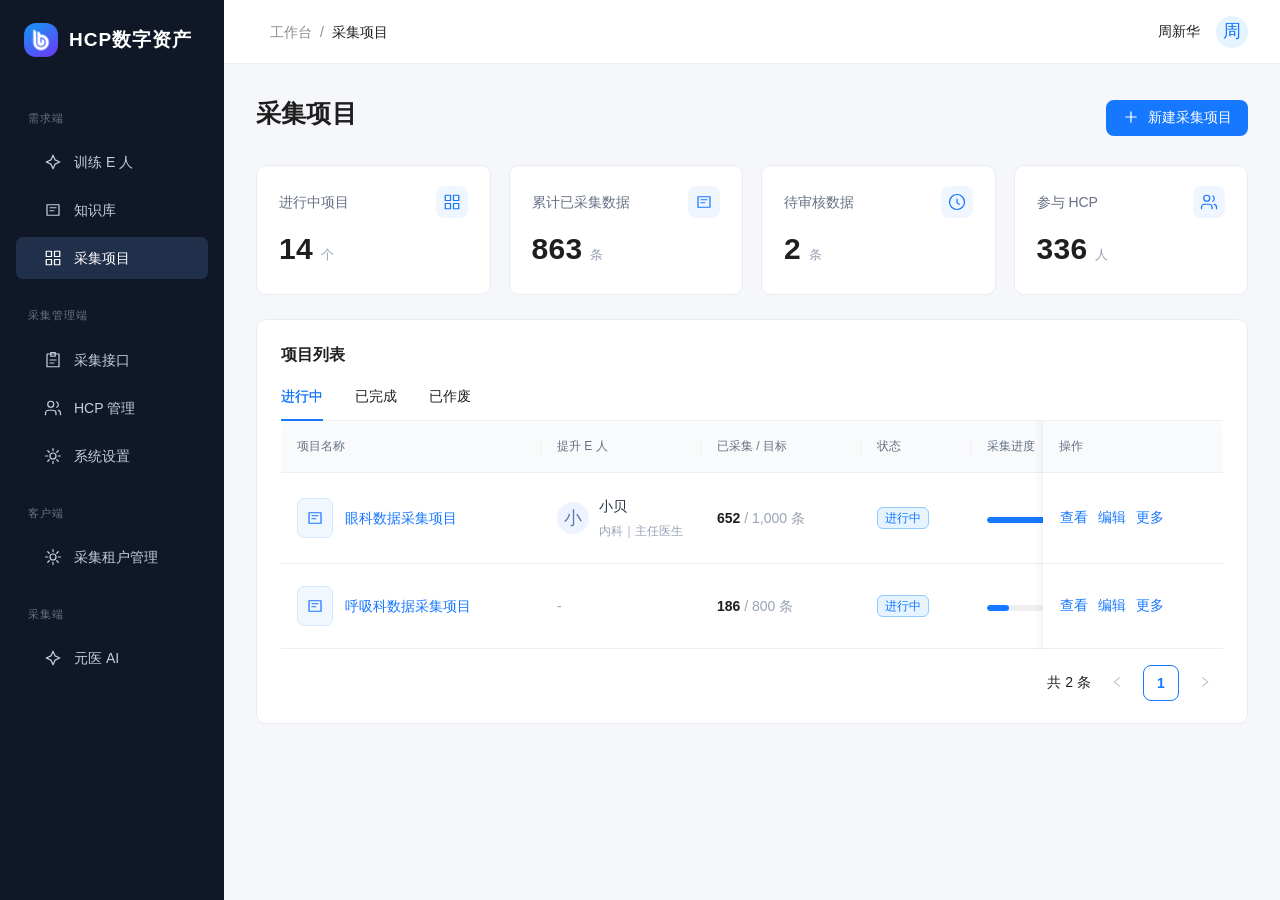
==== commit 0f8529c3: "Sync HCP application and project assets" ====
--- a/index.html
+++ b/index.html
@@ -4,7 +4,7 @@
   <meta charset="utf-8" />
   <meta name="viewport" content="width=device-width, initial-scale=1" />
   <title>采集项目 · 语贝工作台</title>
-  <link rel="stylesheet" href="assets/app.css?v=38" />
+  <link rel="stylesheet" href="assets/app.css?v=39" />
   <link rel="stylesheet" href="assets/analysis.css?v=5" />
   <link rel="stylesheet" href="assets/overrides.css?v=9" />
   <link rel="stylesheet" href="assets/hcp-data-detail.css?v=3" />
@@ -18,7 +18,9 @@
   <script src="assets/vendor/react-dom.min.js"></script>
   <script src="assets/vendor/dayjs.min.js"></script>
   <script src="assets/vendor/antd.min.js"></script>
-  <script src="assets/app.js?v=112"></script>
+  <script src="assets/vendor/jszip.min.js"></script>
+  <script src="assets/conversation-export.js?v=1"></script>
+  <script src="assets/app.js?v=114"></script>
   <script src="assets/analysis-ui.js?v=9"></script>
   <script src="assets/hcp-data-detail.js?v=15"></script>
   <script src="assets/account-menu.js?v=1"></script>
--- a/assets/app.css
+++ b/assets/app.css
@@ -1,4 +1,10 @@
-*{box-sizing:border-box}body{margin:0;color:#1f2937;background:#f5f7fa;font-family:-apple-system,BlinkMacSystemFont,"Segoe UI","PingFang SC","Microsoft YaHei",sans-serif;font-size:14px}button,input,textarea{font-family:inherit}.loading{padding:80px;text-align:center;color:#64748b}.app-layout{min-height:100vh}.sidebar{position:fixed!important;inset:0 auto 0 0;z-index:20;border-right:1px solid #e9edf2}.brand{height:80px;display:flex;align-items:center;gap:11px;padding:0 24px}.brand-mark{display:grid;place-items:center;background:#1677ff;width:34px;height:34px;color:white;border-radius:10px;font-size:22px;font-weight:600;box-shadow:0 4px 10px #1677ff20}.brand-name{font-size:19px;font-weight:650;letter-spacing:1px}.brand-sub{font-size:11px;letter-spacing:1.5px;color:#98a2b3;margin-top:2px}.sidebar .ant-menu{border-inline-end:0!important;padding:8px 12px}.sidebar .ant-menu-item-group-title{font-size:11px;color:#98a2b3;padding:22px 16px 8px;letter-spacing:1px}.sidebar .ant-menu-item{margin-block:6px;height:42px}.side-bottom{position:absolute;bottom:22px;left:24px;right:24px;padding-top:20px;border-top:1px solid #edf0f3;display:flex;gap:10px;align-items:center;color:#667085;font-size:12px}.workspace{margin-left:224px;min-width:0}.topbar{height:64px;line-height:normal;padding:0 32px;background:white;border-bottom:1px solid #edf0f3;display:flex;align-items:center;justify-content:space-between;gap:16px}.topbar-right{display:flex;align-items:center;gap:16px}.topbar-right .role{font-size:12px;color:#98a2b3}.content{padding:32px;max-width:1600px;width:100%;margin:auto}.page-heading{display:flex;align-items:center;justify-content:space-between;gap:18px;margin:0 0 26px}.page-heading h1{font-size:25px;line-height:1.4;margin:0 0 8px;letter-spacing:.2px;font-weight:650}.subtitle{color:#8c8c8c;line-height:22px}.eyebrow{color:#8c8c8c;font-size:12px}.stats{display:grid;grid-template-columns:repeat(4,minmax(0,1fr));gap:18px;margin-bottom:24px}.stat-card{border:1px solid #e9edf2;box-shadow:0 2px 3px #10182802}.stat-card .ant-card-body{padding:20px 22px}.stat-top{display:flex;justify-content:space-between;align-items:center;color:#667085;margin-bottom:12px}.stat-icon{width:32px;height:32px;display:grid;place-items:center;background:#eff6ff;color:#1677ff;border-radius:8px}.stat-number{font-size:30px;font-weight:600;line-height:38px;letter-spacing:.3px;font-variant-numeric:tabular-nums}.stat-unit{font-size:13px;margin-left:8px;color:#98a2b3;font-weight:400}.stat-note{color:#98a2b3;font-size:12px;margin-top:12px}.table-card{border:1px solid #e9edf2;overflow:hidden}.table-card>.ant-card-body{padding:0}.section-title{padding:22px 24px 0;display:flex;align-items:center;gap:10px;font-size:16px;font-weight:600}.section-title small{font-size:12px;font-weight:400;color:#98a2b3}.table-card .ant-tabs-nav{margin:0 24px}.table-card .ant-tabs-tab{padding:18px 0 14px}.toolbar{padding:20px 24px;display:flex;align-items:center;justify-content:space-between;gap:16px}.toolbar .ant-input-affix-wrapper{width:280px}.table-wrap{padding:0 24px 6px}.ant-table-thead>tr>th{font-size:12px;color:#667085!important;font-weight:500!important;background:#f8fafc!important}.ant-table-tbody>tr>td{padding-top:22px!important;padding-bottom:22px!important}.project-cell{display:flex;gap:12px;align-items:center}.project-icon{width:36px;height:40px;border:1px solid #d6e8ff;background:#f0f7ff;border-radius:7px;color:#1677ff;display:grid;place-items:center;flex-shrink:0}.cell-title{font-weight:500;color:#263347}.cell-meta{font-size:12px;color:#98a2b3;margin-top:5px}.person{display:flex;align-items:center;gap:10px}.numeric{font-variant-numeric:tabular-nums;font-weight:550}.progress-cell{min-width:120px}.table-footnote{padding:15px 24px;border-top:1px solid #f0f0f0;color:#98a2b3;font-size:12px;display:flex;gap:7px;align-items:center}.page-footer{text-align:center;font-size:12px;color:#b0b7c3;margin:28px 0 4px}.form-card{max-width:900px;margin:0 auto}.form-card .ant-card-body{padding:32px 48px}.form-section{font-size:16px;font-weight:600;margin-bottom:22px}.form-actions{display:flex;justify-content:flex-end;gap:10px;border-top:1px solid #f0f0f0;padding-top:24px}.detail-stats{display:grid;grid-template-columns:repeat(4,minmax(0,1fr));gap:18px;margin-bottom:24px}.detail-stats .ant-card{border-color:#e9edf2}.back-heading{display:flex;align-items:center;gap:12px}.task-actions{display:flex;gap:10px}.analysis-grid{display:grid;grid-template-columns:1fr 1fr;gap:24px;padding:24px}.conversation{display:flex;flex-direction:column;gap:18px;padding-top:22px}.message-row{max-width:88%;align-self:flex-start}.message-row.right{align-self:flex-end}.message-label{color:#98a2b3;font-size:12px;margin-bottom:6px}.message-row.right .message-label{text-align:right}.bubble{padding:12px 16px;background:#f5f7fa;border-radius:0 10px 10px 10px;line-height:1.8}.message-row.right .bubble{background:#eaf3ff;border-radius:10px 0 10px 10px}.bubble-actions{display:flex;justify-content:flex-end;gap:12px;margin-top:4px}.empty-module{padding:90px 20px}.miniapp-shell{display:flex;justify-content:center;padding:32px;background:#edf1f6;border-radius:8px}.miniapp-shell iframe{width:395px;height:832px;border:0;border-radius:32px;box-shadow:0 12px 40px #10182815}.mobile-menu{display:none}.ant-btn{box-shadow:none!important}.ant-progress-text{font-size:12px!important}.ant-tag{margin-inline-end:0}.qr-panel{display:flex;flex-direction:column;align-items:center;gap:20px;padding:16px}.menu-overlay{display:none}@media(min-width:1600px){.content{padding:40px 48px}}@media(max-width:1100px){.stats{grid-template-columns:repeat(2,minmax(0,1fr))}.workspace{margin-left:200px}.sidebar{width:200px!important;min-width:200px!important;max-width:200px!important}.content{padding:24px}.brand{padding:0 20px}.detail-stats{grid-template-columns:1fr 1fr}.detail-stats>.ant-card:last-child{grid-column:auto}.topbar{padding:0 24px}}@media(max-width:760px){.sidebar{transform:translateX(-100%);transition:transform .2s}.sidebar.mobile-open{transform:translateX(0)}.workspace{margin-left:0}.mobile-menu{display:inline-flex}.menu-overlay.visible{display:block;position:fixed;inset:0;background:#0005;z-index:19}.topbar{padding:0 16px}.topbar-right .role,.topbar-right .username{display:none}.content{padding:22px 16px}.page-heading{align-items:flex-start}.page-heading h1{font-size:22px}.page-heading .ant-btn{font-size:13px}.stats{gap:12px}.stat-card .ant-card-body{padding:16px}.stat-top{font-size:12px}.stat-number{font-size:26px}.toolbar{padding:16px;flex-wrap:wrap}.toolbar .ant-input-affix-wrapper{width:100%}.table-wrap{padding:0 16px}.section-title{padding:20px 16px 0}.table-card .ant-tabs-nav{margin:0 16px}.form-card .ant-card-body{padding:24px}.detail-stats,.analysis-grid{grid-template-columns:1fr}.detail-stats>.ant-card:last-child{grid-column:auto}.miniapp-shell{padding:8px}.miniapp-shell iframe{max-width:100%}.page-heading .subtitle{max-width:220px}.topbar .ant-breadcrumb{font-size:12px}}
+*{box-sizing:border-box}body{margin:0;color:#1f2937;background:#f5f7fa;font-family:-apple-system,BlinkMacSystemFont,"Segoe UI","PingFang SC","Microsoft YaHei",sans-serif;font-size:14px}button,input,textarea{font-family:inherit}.loading{padding:80px;text-align:center;color:#64748b}.app-layout{min-height:100vh}.sidebar{position:fixed!important;inset:0 auto 0 0;z-index:20;border-right:1px solid #e9edf2}.brand{height:80px;display:flex;align-items:center;gap:11px;padding:0 24px}
+.brand-mark {
+  display: block;
+  flex: none;
+  border-radius: 12px;
+}
+.brand-name{font-size:19px;font-weight:650;letter-spacing:1px}.brand-sub{font-size:11px;letter-spacing:1.5px;color:#98a2b3;margin-top:2px}.sidebar .ant-menu{border-inline-end:0!important;padding:8px 12px}.sidebar .ant-menu-item-group-title{font-size:11px;color:#98a2b3;padding:22px 16px 8px;letter-spacing:1px}.sidebar .ant-menu-item{margin-block:6px;height:42px}.side-bottom{position:absolute;bottom:22px;left:24px;right:24px;padding-top:20px;border-top:1px solid #edf0f3;display:flex;gap:10px;align-items:center;color:#667085;font-size:12px}.workspace{margin-left:224px;min-width:0}.topbar{height:64px;line-height:normal;padding:0 32px;background:white;border-bottom:1px solid #edf0f3;display:flex;align-items:center;justify-content:space-between;gap:16px}.topbar-right{display:flex;align-items:center;gap:16px}.topbar-right .role{font-size:12px;color:#98a2b3}.content{padding:32px;max-width:1600px;width:100%;margin:auto}.page-heading{display:flex;align-items:center;justify-content:space-between;gap:18px;margin:0 0 26px}.page-heading h1{font-size:25px;line-height:1.4;margin:0 0 8px;letter-spacing:.2px;font-weight:650}.subtitle{color:#8c8c8c;line-height:22px}.eyebrow{color:#8c8c8c;font-size:12px}.stats{display:grid;grid-template-columns:repeat(4,minmax(0,1fr));gap:18px;margin-bottom:24px}.stat-card{border:1px solid #e9edf2;box-shadow:0 2px 3px #10182802}.stat-card .ant-card-body{padding:20px 22px}.stat-top{display:flex;justify-content:space-between;align-items:center;color:#667085;margin-bottom:12px}.stat-icon{width:32px;height:32px;display:grid;place-items:center;background:#eff6ff;color:#1677ff;border-radius:8px}.stat-number{font-size:30px;font-weight:600;line-height:38px;letter-spacing:.3px;font-variant-numeric:tabular-nums}.stat-unit{font-size:13px;margin-left:8px;color:#98a2b3;font-weight:400}.stat-note{color:#98a2b3;font-size:12px;margin-top:12px}.table-card{border:1px solid #e9edf2;overflow:hidden}.table-card>.ant-card-body{padding:0}.section-title{padding:22px 24px 0;display:flex;align-items:center;gap:10px;font-size:16px;font-weight:600}.section-title small{font-size:12px;font-weight:400;color:#98a2b3}.table-card .ant-tabs-nav{margin:0 24px}.table-card .ant-tabs-tab{padding:18px 0 14px}.toolbar{padding:20px 24px;display:flex;align-items:center;justify-content:space-between;gap:16px}.toolbar .ant-input-affix-wrapper{width:280px}.table-wrap{padding:0 24px 6px}.ant-table-thead>tr>th{font-size:12px;color:#667085!important;font-weight:500!important;background:#f8fafc!important}.ant-table-tbody>tr>td{padding-top:22px!important;padding-bottom:22px!important}.project-cell{display:flex;gap:12px;align-items:center}.project-icon{width:36px;height:40px;border:1px solid #d6e8ff;background:#f0f7ff;border-radius:7px;color:#1677ff;display:grid;place-items:center;flex-shrink:0}.cell-title{font-weight:500;color:#263347}.cell-meta{font-size:12px;color:#98a2b3;margin-top:5px}.person{display:flex;align-items:center;gap:10px}.numeric{font-variant-numeric:tabular-nums;font-weight:550}.progress-cell{min-width:120px}.table-footnote{padding:15px 24px;border-top:1px solid #f0f0f0;color:#98a2b3;font-size:12px;display:flex;gap:7px;align-items:center}.page-footer{text-align:center;font-size:12px;color:#b0b7c3;margin:28px 0 4px}.form-card{max-width:900px;margin:0 auto}.form-card .ant-card-body{padding:32px 48px}.form-section{font-size:16px;font-weight:600;margin-bottom:22px}.form-actions{display:flex;justify-content:flex-end;gap:10px;border-top:1px solid #f0f0f0;padding-top:24px}.detail-stats{display:grid;grid-template-columns:repeat(4,minmax(0,1fr));gap:18px;margin-bottom:24px}.detail-stats .ant-card{border-color:#e9edf2}.back-heading{display:flex;align-items:center;gap:12px}.task-actions{display:flex;gap:10px}.analysis-grid{display:grid;grid-template-columns:1fr 1fr;gap:24px;padding:24px}.conversation{display:flex;flex-direction:column;gap:18px;padding-top:22px}.message-row{max-width:88%;align-self:flex-start}.message-row.right{align-self:flex-end}.message-label{color:#98a2b3;font-size:12px;margin-bottom:6px}.message-row.right .message-label{text-align:right}.bubble{padding:12px 16px;background:#f5f7fa;border-radius:0 10px 10px 10px;line-height:1.8}.message-row.right .bubble{background:#eaf3ff;border-radius:10px 0 10px 10px}.bubble-actions{display:flex;justify-content:flex-end;gap:12px;margin-top:4px}.empty-module{padding:90px 20px}.miniapp-shell{display:flex;justify-content:center;padding:32px;background:#edf1f6;border-radius:8px}.miniapp-shell iframe{width:395px;height:832px;border:0;border-radius:32px;box-shadow:0 12px 40px #10182815}.mobile-menu{display:none}.ant-btn{box-shadow:none!important}.ant-progress-text{font-size:12px!important}.ant-tag{margin-inline-end:0}.qr-panel{display:flex;flex-direction:column;align-items:center;gap:20px;padding:16px}.menu-overlay{display:none}@media(min-width:1600px){.content{padding:40px 48px}}@media(max-width:1100px){.stats{grid-template-columns:repeat(2,minmax(0,1fr))}.workspace{margin-left:200px}.sidebar{width:200px!important;min-width:200px!important;max-width:200px!important}.content{padding:24px}.brand{padding:0 20px}.detail-stats{grid-template-columns:1fr 1fr}.detail-stats>.ant-card:last-child{grid-column:auto}.topbar{padding:0 24px}}@media(max-width:760px){.sidebar{transform:translateX(-100%);transition:transform .2s}.sidebar.mobile-open{transform:translateX(0)}.workspace{margin-left:0}.mobile-menu{display:inline-flex}.menu-overlay.visible{display:block;position:fixed;inset:0;background:#0005;z-index:19}.topbar{padding:0 16px}.topbar-right .role,.topbar-right .username{display:none}.content{padding:22px 16px}.page-heading{align-items:flex-start}.page-heading h1{font-size:22px}.page-heading .ant-btn{font-size:13px}.stats{gap:12px}.stat-card .ant-card-body{padding:16px}.stat-top{font-size:12px}.stat-number{font-size:26px}.toolbar{padding:16px;flex-wrap:wrap}.toolbar .ant-input-affix-wrapper{width:100%}.table-wrap{padding:0 16px}.section-title{padding:20px 16px 0}.table-card .ant-tabs-nav{margin:0 16px}.form-card .ant-card-body{padding:24px}.detail-stats,.analysis-grid{grid-template-columns:1fr}.detail-stats>.ant-card:last-child{grid-column:auto}.miniapp-shell{padding:8px}.miniapp-shell iframe{max-width:100%}.page-heading .subtitle{max-width:220px}.topbar .ant-breadcrumb{font-size:12px}}
 
 /* Fit the entire embedded device into the remaining workspace viewport. */
 .content.content-ai{height:calc(100vh - 64px);height:calc(100dvh - 64px);min-height:360px;flex:none;display:flex;flex-direction:column;overflow:hidden}
@@ -13,7 +19,6 @@
 .sidebar{background:#101828!important;border-right:0}
 .brand-name{color:#fff}
 .brand-sub{color:#7f8ca3}
-.brand-mark{background:#1761e0;box-shadow:0 4px 10px #1761e030}
 .sidebar .ant-menu{background:#101828!important}
 .sidebar .ant-menu-item-group-title{color:#667387!important}
 .sidebar .ant-menu-item{display:flex!important;align-items:center!important;gap:12px;line-height:42px!important;border-radius:7px}
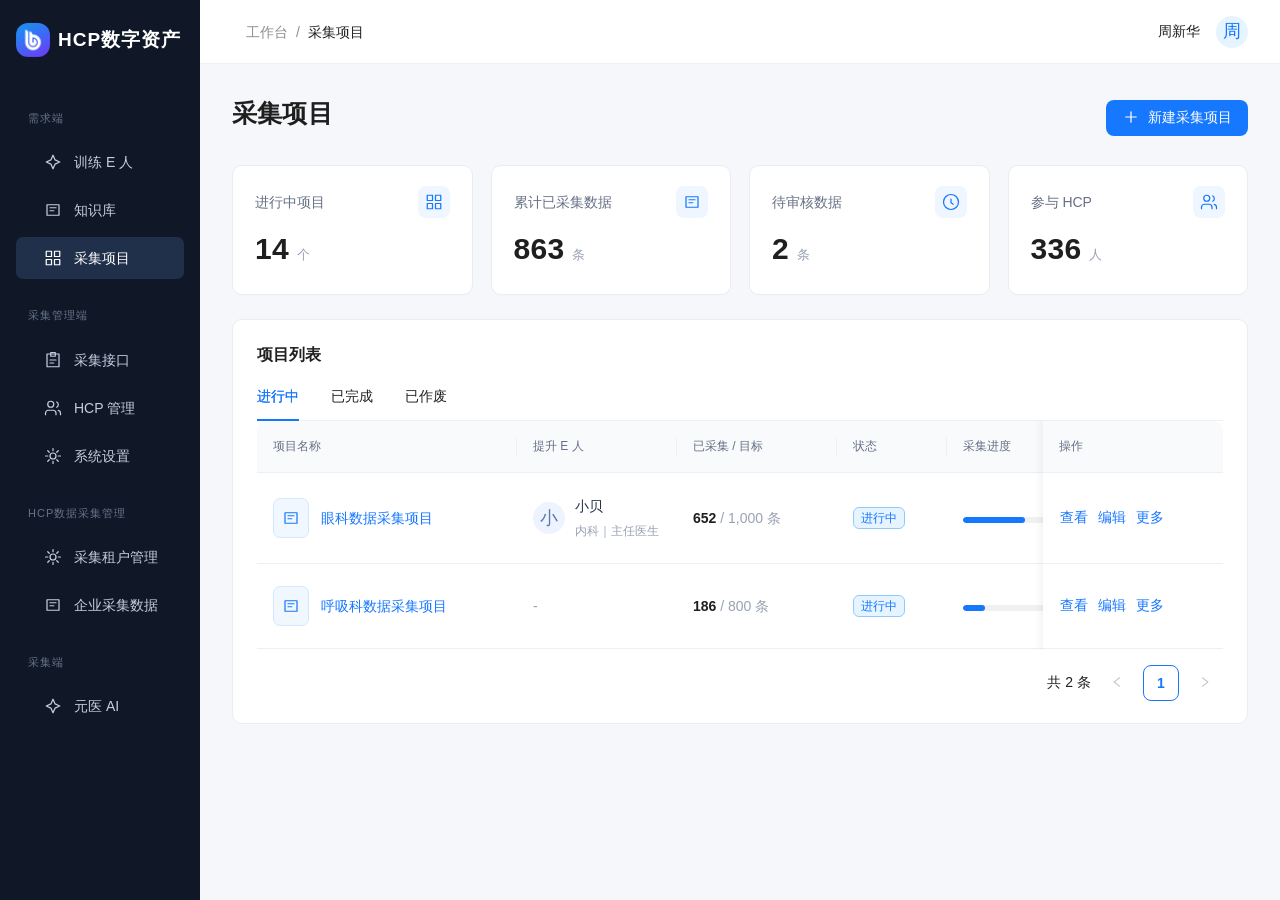
==== commit f31d5841: "Add enterprise data management and tagging analysis" ====
--- a/index.html
+++ b/index.html
@@ -11,6 +11,9 @@
   <link rel="stylesheet" href="assets/hcp-data-detail-refine.css?v=12" />
   <link rel="stylesheet" href="assets/consent-config.css?v=4" />
   <link rel="stylesheet" href="assets/conversation-compare.css?v=1" />
+  <link rel="stylesheet" href="assets/enterprise-data.css?v=1" />
+  <link rel="stylesheet" href="assets/data-tagging.css?v=13" />
+  <link rel="stylesheet" href="assets/tag-analysis.css?v=12" />
 </head>
 <body>
   <div id="root"><div class="loading">正在加载语贝工作台…</div></div>
@@ -20,9 +23,13 @@
   <script src="assets/vendor/antd.min.js"></script>
   <script src="assets/vendor/jszip.min.js"></script>
   <script src="assets/conversation-export.js?v=1"></script>
-  <script src="assets/app.js?v=114"></script>
+  <script src="assets/data-tagging.js?v=8"></script>
+  <script src="assets/tag-analysis.js?v=14"></script>
+  <script src="assets/demand-data-views.js?v=10"></script>
+  <script src="assets/enterprise-data.js?v=15"></script>
+  <script src="assets/app.js?v=117"></script>
   <script src="assets/analysis-ui.js?v=9"></script>
-  <script src="assets/hcp-data-detail.js?v=15"></script>
+  <script src="assets/hcp-data-detail.js?v=17"></script>
   <script src="assets/account-menu.js?v=1"></script>
   <script src="assets/profile-layout.js?v=4"></script>
   <script src="assets/consent-config.js?v=3"></script>
--- a/assets/enterprise-data.css
+++ b/assets/enterprise-data.css
@@ -0,0 +1 @@
+.enterprise-switch-card{margin-bottom:24px;border-color:#e9edf2}.enterprise-switch-card .ant-card-body{padding:20px 24px}.enterprise-switch-row,.enterprise-switch-control{display:flex;align-items:center;gap:16px}.enterprise-switch-row{justify-content:space-between;flex-wrap:wrap}.enterprise-switch-control label{white-space:nowrap;color:#667085}.enterprise-viewer .enterprise-stats .stat-number{font-size:27px}.enterprise-project-heading{margin-top:28px;margin-bottom:20px}.enterprise-project-heading h2{margin:0;font-size:23px}.enterprise-project-info{margin-bottom:24px;border-color:#e9edf2}.enterprise-analysis{padding:24px}.enterprise-analysis .analysis-grid{padding:24px 0}.enterprise-analysis-row{display:flex;align-items:center;gap:16px;margin:22px 0}.enterprise-analysis-row>span{min-width:50px}.enterprise-analysis-row .ant-progress{flex:1}.enterprise-analysis-row strong{white-space:nowrap;font-weight:500}.enterprise-demo-note{margin-top:20px;color:#98a2b3;font-size:12px}.enterprise-field-label{display:block;margin:18px 0 8px}.enterprise-match{margin-top:20px;padding:18px;background:#f5f9ff;border:1px solid #d6e8ff;border-radius:8px}.enterprise-conversation{margin-top:24px}.enterprise-bubble{padding:14px 18px;background:#f5f7fa;border-radius:8px;margin-top:12px;line-height:1.8}.enterprise-bubble:nth-of-type(odd){background:#eaf3ff}@media(max-width:760px){.enterprise-switch-control{width:100%;flex-wrap:wrap}.enterprise-switch-control .ant-select{width:100%!important}.enterprise-switch-row{gap:12px}.enterprise-project-heading .ant-space{flex-wrap:wrap}.enterprise-viewer .enterprise-stats .stat-number{font-size:22px}.enterprise-data-toolbar .ant-input-affix-wrapper{width:100%}.enterprise-analysis{padding:16px}.enterprise-analysis .analysis-grid{gap:16px}}
--- a/assets/data-tagging.css
+++ b/assets/data-tagging.css
@@ -0,0 +1,24 @@
+.tag-status-bar{display:flex;justify-content:space-between;align-items:center;gap:16px;flex-wrap:wrap}.tag-list-toolbar{display:flex;gap:12px;align-items:center;flex-wrap:wrap;margin:18px 0}.tag-list-toolbar>.ant-btn:last-child{margin-left:auto}.tag-selection-bar{display:flex;align-items:center;gap:16px;padding:10px 16px;background:#edf4ff;border:1px solid #d5e5ff;border-radius:8px;margin-bottom:12px;color:#245bc4}.tag-muted{font-size:12px;color:#8a94a6}.tag-cell{display:flex;gap:4px;flex-wrap:wrap;align-items:center}.tag-cell .ant-tag{margin:0;font-size:12px;max-width:180px;overflow:hidden;text-overflow:ellipsis}.tag-more{cursor:pointer}.tag-popover{max-width:380px;display:flex;flex-wrap:wrap;gap:6px}.tag-library{max-height:65vh;overflow:auto}.tag-library section{display:grid;grid-template-columns:150px 1fr;gap:20px;border-top:1px solid #edf0f5;padding:16px 0}.tag-library small{display:block;color:#929bac;margin-bottom:6px}.tag-library .ant-tag{margin-bottom:7px}.tag-detail-drawer .ant-drawer-body{padding:0!important;overflow:hidden!important}.tag-detail-layout{display:grid;grid-template-columns:260px minmax(0,1fr);height:100%;min-height:0;background:#fff}.tag-sidebar{display:flex;flex-direction:column;min-height:0;padding:22px 16px 14px;border-right:1px solid #e8edf5;background:#fafbfe}.tag-side-title{display:flex;align-items:flex-start;justify-content:space-between;margin-bottom:16px}.tag-side-title h3{margin:0 0 5px;font-size:17px}.tag-side-title small{font-size:11px;color:#8a94a6}.tag-sidebar>.ant-space{margin-bottom:14px}.tag-side-scroll{flex:1;overflow:auto;min-height:0;padding-right:8px}.tag-group{padding:14px 0;border-bottom:1px solid #edf0f5}.tag-group h4{margin:0 0 10px;font-size:13px;color:#384860}.tag-chip-wrap{display:flex;gap:7px;flex-wrap:wrap}.tag-evidence-chip{border:1px solid #dce6f8;background:#f0f5ff;color:#3764aa;padding:4px 9px;border-radius:5px;font:inherit;font-size:12px;text-align:left;cursor:pointer}.tag-evidence-chip:hover,.tag-evidence-chip.chosen{border-color:#3375ef;background:#e3edff}.tag-evidence-chip.current-only{border-color:#b8e2d4;background:#eaf8f1;color:#287c5f}.tag-sidebar footer{padding-top:16px;color:#99a2b1;font-size:11px;line-height:1.8}.tag-detail-main{display:flex;flex-direction:column;min-height:0;overflow:hidden;padding:22px 24px}.tag-compare-toolbar{display:flex;justify-content:space-between;gap:16px;align-items:center;padding-bottom:8px}.tag-compare-toolbar b{font-size:14px}.tag-compare-toolbar small{display:block;font-size:12px;color:#8a94a6;margin-top:5px}.tag-detail-main>.ant-alert{margin-top:12px}.tag-conversation-grid{display:grid;grid-template-columns:minmax(0,1fr);flex:1;min-height:0;gap:16px}.tag-conversation-grid.comparing{grid-template-columns:repeat(2,minmax(0,1fr))}.tag-conversation{display:flex;flex-direction:column;min-height:0;background:#f8faff;border:1px solid #e9eef6;border-radius:10px;overflow:hidden}.tag-conversation header{padding:14px 16px;background:#fff;border-bottom:1px solid #e9eef6}.tag-conversation header strong{display:block;font-size:13px;margin-bottom:4px}.tag-conversation header span{font-size:11px;color:#8994a6}.tag-messages{overflow:auto;flex:1;padding:18px}.tag-message{margin-bottom:20px;max-width:90%;border:1px solid transparent;border-radius:8px;padding:8px}.tag-message.rep{margin-left:auto}.tag-message small{display:block;font-size:11px;color:#8c96a7;margin-bottom:8px}.tag-message p{background:#fff;border:1px solid #e9edf4;padding:12px 14px;margin:0;border-radius:0 10px 10px;line-height:1.8;font-size:13px;overflow-wrap:anywhere}.tag-message.rep p{background:#eaf2ff;border-color:#e1eaff;border-radius:10px 0 10px 10px}.tag-message.highlight{background:#fff8df;border-color:#f0ce6b}.tag-difference{margin-top:10px}.tag-difference>small{display:block;font-size:11px;color:#8a94a6;margin-bottom:6px}.tag-info-panel{overflow:auto;padding:8px 4px;color:#526077}.tag-edit-body{max-height:60vh;overflow:auto;padding-right:12px}.tag-edit-body section{margin:0 0 18px}.tag-edit-body label{display:block;font-size:13px;margin-bottom:7px;color:#526077}@media(max-width:900px){.tag-detail-layout{grid-template-columns:250px minmax(0,1fr)}.tag-sidebar{padding:16px 12px}.tag-detail-main{padding:16px 12px}.tag-compare-toolbar{align-items:stretch;flex-direction:column}.tag-compare-toolbar .ant-select{width:100%!important}.tag-conversation-grid.comparing{gap:8px}.tag-messages{padding:8px}.tag-message{max-width:100%;padding:2px}.tag-message p{padding:8px}}@media(max-width:600px){.tag-detail-layout{grid-template-columns:190px minmax(0,1fr)}.tag-conversation-grid.comparing{grid-template-columns:1fr;overflow:auto}.tag-conversation{min-height:350px}}
+
+.tag-toolbar-actions{margin-left:auto;display:flex;gap:10px;align-items:center}.tag-list-toolbar{margin-top:0}.tag-batch-cancel{margin-left:auto}.tag-selection-bar .ant-checkbox-wrapper{color:#245bc4}.tag-selection-bar{flex-wrap:wrap}
+
+.tag-native-body{height:100%;min-height:0;overflow:auto}.tag-native-body .detail-module-tabs{position:sticky;top:0;z-index:2;background:#fff}.tag-native-body .tag-source-highlight{outline:2px solid #efc968;outline-offset:6px;border-radius:6px}.tag-side-history{margin:0 0 12px}.tag-side-history label{display:block;font-size:12px;color:#7b8799;margin-bottom:7px}.tag-detail-drawer .ant-drawer-extra{display:block!important}
+.tag-native-body>[hidden]{display:none!important}.tag-native-body .detail-module-tabs{margin:0 0 20px;padding:0;gap:24px}.tag-native-body{overflow-x:hidden;padding:0 8px 16px 0}.tag-native-body .conversation{min-width:0;width:100%}
+
+@media(min-width:761px){.sidebar{width:200px!important;min-width:200px!important;max-width:200px!important}.workspace{margin-left:200px}.sidebar .brand{padding-left:16px;padding-right:16px;gap:8px;font-size:16px}}
+
+.enterprise-project-heading{display:flex;align-items:center;justify-content:space-between;gap:16px;flex-wrap:wrap}.enterprise-project-actions{margin-left:auto}.enterprise-project-actions .tag-toolbar-actions{margin-left:0}
+
+.tag-selected-count{color:#7b8799;font-size:12px;white-space:nowrap}.enterprise-project-actions .tag-toolbar-actions{flex-wrap:wrap;justify-content:flex-end}
+
+.tag-sidebar-inline .tag-side-title{margin-bottom:14px}.tag-inline-actions{display:flex;gap:8px;flex-wrap:wrap;margin-bottom:14px}.tag-inline-hint{display:block;color:#98a2b3;font-size:11px;margin-bottom:8px}.tag-sidebar-inline .tag-group{padding:12px 0;border:0}.tag-sidebar-inline .tag-group h4{font-size:11px;font-weight:400;color:#98a2b3;margin-bottom:8px}.tag-inline-chip{display:inline-flex;align-items:center;gap:6px;max-width:100%;padding:4px 8px;background:#eef3fa;color:#425b80;border:1px solid #e0e7f0;border-radius:5px;font-size:12px;line-height:20px;overflow-wrap:anywhere;cursor:default}.tag-inline-chip.is-editing{cursor:text}.tag-inline-chip>button{padding:0;border:0;background:transparent;color:#8b98ab;font-size:16px;line-height:16px;cursor:pointer}.tag-inline-chip>button:hover{color:#e5484d}.tag-add-chip{border:1px dashed #bdc9d9;border-radius:5px;color:#6981a2;background:transparent;min-width:29px;height:30px;font-size:18px;cursor:pointer}.tag-add-chip:hover{color:#1677ff;border-color:#1677ff}.tag-inline-input{display:flex;gap:4px;width:100%;margin-top:7px}.tag-inline-input .ant-input{min-width:0;flex:1}.tag-inline-input .ant-btn{padding-inline:6px}.tag-sidebar-inline .tag-side-scroll{padding-right:6px}
+
+.project-analysis-tag-toolbar{display:flex;justify-content:flex-start;padding:0 24px 20px}
+
+.tag-inline-chip.source-ai{color:#2764ba;background:#edf5ff;border-color:#cfe1ff}.tag-inline-chip.source-manual{color:#ad6800;background:#fff7e6;border-color:#ffd591}.tag-source-legend{display:flex;gap:14px;font-size:11px;margin:-4px 0 14px;color:#8590a2}.tag-source-legend>span{display:flex;align-items:center;gap:5px}.tag-source-legend>span:before{content:'';width:7px;height:7px;border-radius:50%;background:#629af0}.tag-source-legend>.manual:before{background:#fa8c16}.tag-overwrite-options p{margin:8px 0 14px}.tag-overwrite-options small{display:block;color:#8a94a6;font-size:12px;line-height:1.7;margin-top:10px}
+
+.tag-schema-toolbar{display:flex;justify-content:space-between;gap:20px;align-items:center;margin:4px 0 18px}.tag-schema-toolbar>small{font-size:12px;color:#8a94a6;line-height:1.7}.tag-schema-list{max-height:60vh;overflow:auto;padding-right:8px}.tag-schema-view-row{display:grid;grid-template-columns:150px minmax(0,1fr);gap:20px;padding:18px 0;border-top:1px solid #edf0f5}.tag-schema-view-row>b{font-size:13px;font-weight:500;color:#46536a}.tag-schema-view-row>p{margin:0;font-size:13px;color:#667085;line-height:1.9;overflow-wrap:anywhere}.tag-schema-edit-row{display:grid;grid-template-columns:150px minmax(0,1fr) 55px;gap:12px;align-items:start;padding:14px 0;border-top:1px solid #edf0f5}@media(max-width:600px){.tag-schema-edit-row{grid-template-columns:110px minmax(0,1fr) 48px;gap:6px}.tag-schema-view-row{grid-template-columns:110px minmax(0,1fr);gap:10px}}
+
+.tag-schema-edit-fields{display:flex;flex-direction:column;gap:10px;min-width:0}.tag-schema-view-content{min-width:0}.tag-schema-view-content>p{margin:0;font-size:13px;color:#667085;line-height:1.9;overflow-wrap:anywhere}.tag-schema-view-content>.tag-schema-note{margin-top:6px;font-size:12px;color:#8a94a6;white-space:pre-wrap}
+
+.tag-schema-footer{display:flex;justify-content:space-between;align-items:center;gap:12px;text-align:left}
--- a/assets/tag-analysis.css
+++ b/assets/tag-analysis.css
@@ -0,0 +1,11 @@
+.tag-coverage{margin:0 24px 22px;color:#344054}.tag-coverage-heading{display:flex;align-items:center;justify-content:space-between;gap:20px;margin:10px 0 20px}.tag-coverage-heading h3{margin:0 0 6px;font-size:17px}.tag-coverage-heading p{margin:0;font-size:12px;color:#8994a6}.tag-metrics{display:grid;grid-template-columns:repeat(4,minmax(0,1fr));gap:14px;margin-bottom:18px}.tag-metric{padding:18px;background:#f8faff;border:1px solid #e9eef6;border-radius:9px}.tag-metric small{display:block;color:#778398;font-size:12px}.tag-metric strong{display:block;font-size:27px;color:#263650;margin:10px 0 5px;font-weight:600;font-variant-numeric:tabular-nums}.tag-metric>span{font-size:11px;color:#9aa3b2}.tag-coverage-grid{display:grid;grid-template-columns:minmax(240px,0.8fr) minmax(0,1.6fr);gap:18px;margin-bottom:18px}.tag-chart-card{padding:22px;border:1px solid #e7edf5;border-radius:10px;background:#fff;min-width:0}.tag-chart-card h4{margin:0;font-size:14px;font-weight:600}.tag-chart-header{display:flex;justify-content:space-between;align-items:center;gap:16px;margin-bottom:18px}.tag-chart-header>small{font-size:11px;color:#98a2b3}.tag-donut{width:180px;height:180px;border-radius:50%;display:grid;place-items:center;margin:30px auto}.tag-donut>div{width:144px;height:144px;border-radius:50%;background:#fff;display:flex;flex-direction:column;align-items:center;justify-content:center}.tag-donut strong{font-size:34px;color:#273a58;font-weight:600}.tag-donut small{font-size:12px;color:#929cad;margin-top:4px}.tag-coverage-legend{display:flex;justify-content:center;gap:26px;font-size:12px;color:#7f8b9f}.tag-coverage-legend>span{display:flex;align-items:center;gap:7px}.tag-coverage-legend i{width:7px;height:7px;background:#5289ed;border-radius:50%}.tag-coverage-legend i.uncovered{background:#dce3ed}.tag-coverage-legend b{color:#344054;font-weight:500}.tag-chart-note{font-size:11px;color:#9aa3b2;line-height:1.7;margin:14px 0 0}.tag-chart-card>.tag-chart-note{text-align:center}.tag-category-bars{max-height:350px;overflow:auto;padding-right:6px}.tag-category-row{display:grid;grid-template-columns:125px minmax(40px,1fr) 90px;gap:12px;align-items:center;width:100%;border:0;background:transparent;padding:9px 5px;color:#526177;cursor:pointer;text-align:left;border-radius:5px;font:inherit;font-size:12px}.tag-category-row:hover,.tag-category-row.active{background:#f1f6ff}.tag-category-name{overflow:hidden;text-overflow:ellipsis;white-space:nowrap}.tag-bar-track{display:block;height:8px;background:#f0f3f8;border-radius:4px;overflow:hidden}.tag-bar-track>span{display:block;height:100%;background:#7b9fee;border-radius:4px}.tag-bar-value{text-align:right;color:#8c97a8;font-size:11px;font-variant-numeric:tabular-nums}.tag-ranking-tools{display:flex;gap:20px;align-items:center}.tag-chart-legend{display:flex;gap:16px;font-size:11px;color:#8994a6}.tag-chart-legend>span{display:flex;align-items:center;gap:6px;white-space:nowrap}.tag-chart-legend>span:before{content:'';height:7px;width:7px;border-radius:50%;background:#5289ed}.tag-chart-legend>.manual:before{background:#fa8c16}.tag-rank-row{display:grid;grid-template-columns:24px 160px minmax(60px,1fr) 100px;gap:15px;align-items:center;padding:12px 0;border-bottom:1px solid #f3f5f8}.tag-rank-row:last-child{border:0}.tag-rank-index{font-size:11px;color:#b0b9c8;font-variant-numeric:tabular-nums}.tag-rank-label>span{font-size:12px;color:#485870}.tag-rank-label>small{display:block;font-size:10px;color:#a4adbb;margin-top:4px}.tag-rank-track{display:flex;height:10px;background:#f3f5f8;border-radius:4px;overflow:hidden}.tag-rank-track>.ai{background:#6696ee;height:100%}.tag-rank-track>.manual{background:#f4ab54;height:100%}.tag-rank-value{text-align:right;font-size:11px;color:#7f8da1;font-variant-numeric:tabular-nums}@media(max-width:1100px){.tag-metrics{grid-template-columns:repeat(2,minmax(0,1fr))}.tag-coverage-grid{grid-template-columns:1fr}.tag-category-bars{max-height:none}}@media(max-width:650px){.tag-coverage{margin:0 16px 20px}.tag-coverage-heading,.tag-chart-header{align-items:flex-start;flex-direction:column}.tag-chart-card{padding:16px}.tag-metric{padding:14px}.tag-metric strong{font-size:23px}.tag-category-row{grid-template-columns:105px minmax(20px,1fr) 80px;gap:7px}.tag-rank-row{grid-template-columns:20px 105px minmax(30px,1fr) 80px;gap:8px}.tag-ranking-tools{gap:12px;flex-wrap:wrap}}
+
+.tag-all-analysis{margin-top:18px}.tag-all-toolbar{display:flex;gap:12px;flex-wrap:wrap;margin-bottom:18px}.tag-table-rate{display:flex;align-items:center;gap:10px}.tag-table-rate>div{height:7px;flex:1;background:#edf2f8;border-radius:4px;overflow:hidden}.tag-table-rate>div>span{display:block;height:100%;background:#6f9bef;border-radius:4px}.tag-table-rate>span{width:38px;font-size:12px;color:#7e8ca1;text-align:right}.tag-analysis-name{display:flex;align-items:center;gap:7px;flex-wrap:wrap}.tag-analysis-name .ant-tag{font-size:10px;line-height:17px}.tag-count-ai{color:#427bd1}.tag-count-manual{color:#d28227}.tag-single-source{display:flex;gap:24px;font-size:13px;margin:18px 0}.tag-all-analysis .ant-table{font-size:12px}.tag-all-analysis .ant-btn-link{font-size:12px}
+
+.tag-labeling-rate{display:flex;align-items:center;gap:32px;border:1px solid #e7edf5;background:#f8faff;border-radius:10px;padding:20px 24px;margin-bottom:18px}.tag-labeling-rate>div:first-child{min-width:110px}.tag-labeling-rate small{font-size:12px;color:#8c98aa}.tag-labeling-rate strong{display:block;font-size:32px;font-weight:600;color:#304c78;margin-top:6px}.tag-labeling-rate p{margin:0 0 8px;color:#52647f;font-size:14px}@media(max-width:600px){.tag-labeling-rate{gap:16px;padding:16px}.tag-labeling-rate small{font-size:11px}}
+
+.tag-map-legend{display:flex;align-items:center;gap:22px;flex-wrap:wrap;margin:2px 0 22px}.tag-map-legend>span{display:flex;align-items:center;gap:7px;font-size:12px;color:#8794a7}.tag-map-legend i{width:9px;height:9px;border-radius:3px;background:#cbd2dd}.tag-map-legend .one i{background:#6a9bea}.tag-map-legend .two i{background:#f0ab4f}.tag-map-legend .many i{background:#63bb96}.tag-map-toolbar{padding-bottom:18px;border-bottom:1px solid #edf1f6;margin-bottom:0;align-items:center}.tag-map-toolbar .ant-checkbox-wrapper{font-size:12px;color:#7a889d}.tag-map-group{display:grid;grid-template-columns:140px minmax(0,1fr);gap:18px;padding:18px 0;border-bottom:1px solid #f0f3f7;align-items:start}.tag-map-group:last-child{border-bottom:0}.tag-map-group h5{font-weight:400;font-size:13px;color:#344054;margin:7px 0 0;line-height:1.5}.tag-map-cells{display:flex;gap:9px;flex-wrap:wrap;min-width:0}.tag-map-cell{display:inline-flex;align-items:center;gap:10px;padding:6px 9px 6px 12px;border:1px solid #e0e5ed;background:#f5f6f8;color:#8a95a6;min-height:34px;border-radius:6px;cursor:pointer;font:inherit;font-size:12px;line-height:1.5;transition:box-shadow .15s,border-color .15s;max-width:100%;text-align:left}.tag-map-cell>span{overflow-wrap:anywhere}.tag-map-cell>b{border-radius:4px;padding:1px 5px;min-width:20px;text-align:center;font-size:11px;font-weight:500;background:#e7ebf1;color:#8390a3;font-variant-numeric:tabular-nums;flex-shrink:0}.tag-map-cell.one{color:#396eb6;background:#edf5ff;border-color:#cbdef8}.tag-map-cell.one>b{background:#dceaff;color:#4279c4}.tag-map-cell.two{color:#b67b22;background:#fff6e7;border-color:#f7dfb5}.tag-map-cell.two>b{background:#fde9c8;color:#b67922}.tag-map-cell.many{color:#338768;background:#edf9f3;border-color:#c9e9d9}.tag-map-cell.many>b{background:#d5efe2;color:#368767}.tag-map-cell:hover{border-color:currentColor;box-shadow:0 2px 7px #294c7620}.tag-map-cell:focus-visible{outline:2px solid #1677ff;outline-offset:2px}.tag-map-empty{font-size:12px;color:#b0b9c7;line-height:34px}.tag-map-detail-toggle{display:flex;justify-content:center;border-top:1px solid #edf1f6;padding-top:12px;margin-top:12px}.tag-map-details{padding-top:18px}.tag-map-details .tag-chart-header>small{font-size:11px;color:#98a2b3}@media(max-width:750px){.tag-map-group{grid-template-columns:1fr;gap:10px;padding:16px 0}.tag-map-group h5{margin:0}.tag-map-cells{gap:7px}.tag-map-cell{padding:5px 7px 5px 9px;gap:7px}.tag-map-legend{gap:14px}}
+
+.tag-map-details{border-top:1px solid #edf1f6;margin-top:22px;padding-top:24px}
+
+.tag-analysis-module{margin:12px 0 28px}.tag-module-heading{display:flex;justify-content:space-between;align-items:center;gap:16px;margin-bottom:16px}.tag-module-heading h3{margin:0;font-size:17px;font-weight:600;color:#344054}.tag-analysis-module>.tag-map-details{margin-top:0;padding:22px;border:1px solid #e7edf5}.tag-analysis-module>.tag-map-card{margin-top:0}
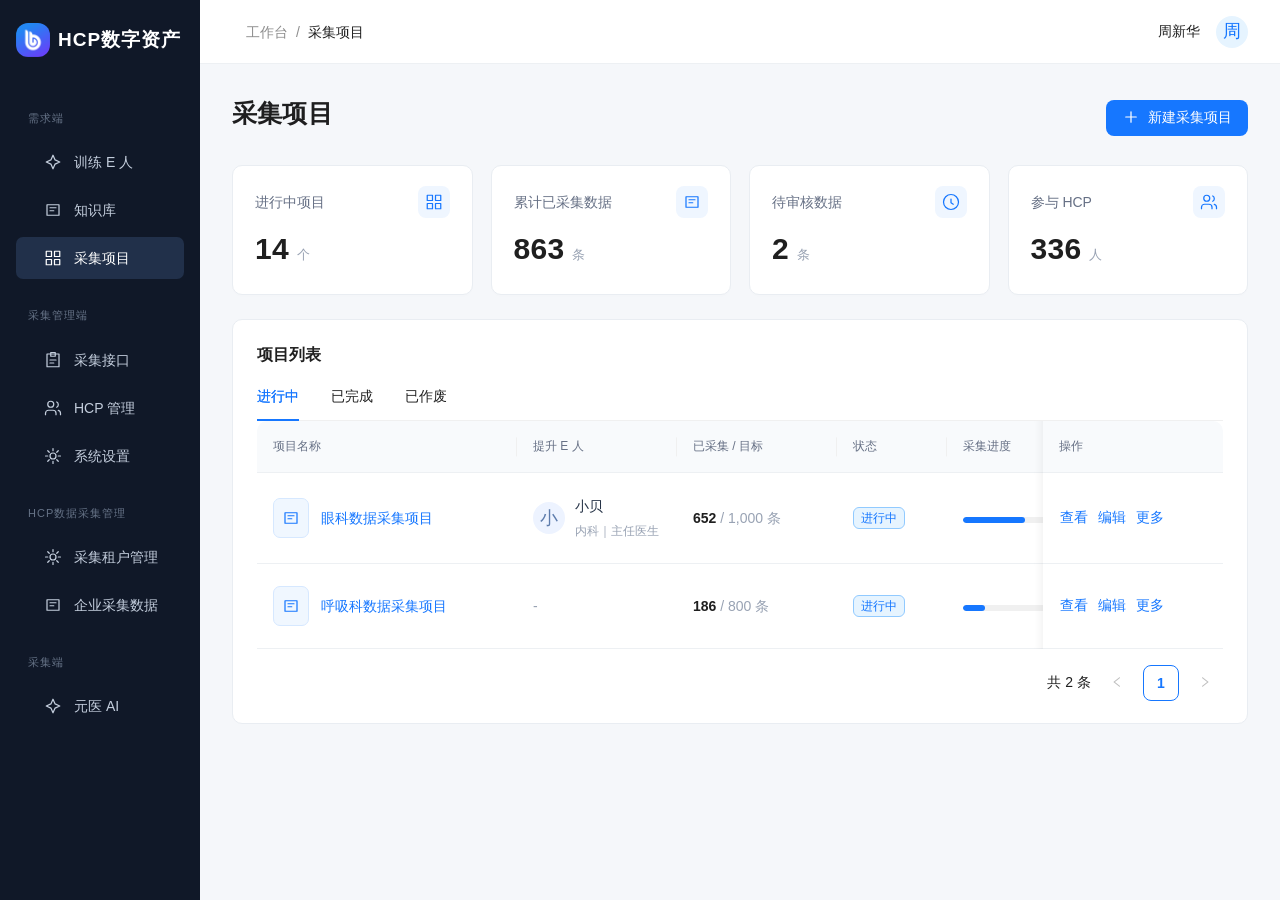
==== commit bbd3ff96: "Add AI tag badge and hide tagging controls" ====
--- a/index.html
+++ b/index.html
@@ -12,7 +12,7 @@
   <link rel="stylesheet" href="assets/consent-config.css?v=4" />
   <link rel="stylesheet" href="assets/conversation-compare.css?v=1" />
   <link rel="stylesheet" href="assets/enterprise-data.css?v=1" />
-  <link rel="stylesheet" href="assets/data-tagging.css?v=13" />
+  <link rel="stylesheet" href="assets/data-tagging.css?v=28" />
   <link rel="stylesheet" href="assets/tag-analysis.css?v=12" />
 </head>
 <body>
@@ -23,11 +23,12 @@
   <script src="assets/vendor/antd.min.js"></script>
   <script src="assets/vendor/jszip.min.js"></script>
   <script src="assets/conversation-export.js?v=1"></script>
-  <script src="assets/data-tagging.js?v=8"></script>
-  <script src="assets/tag-analysis.js?v=14"></script>
-  <script src="assets/demand-data-views.js?v=10"></script>
-  <script src="assets/enterprise-data.js?v=15"></script>
-  <script src="assets/app.js?v=117"></script>
+  <script src="assets/data-tagging.js?v=29"></script>
+  <script src="assets/tag-analysis.js?v=18"></script>
+  <script src="assets/demand-data-views.js?v=13"></script>
+  <script src="assets/enterprise-data.js?v=18"></script>
+  <script src="assets/screening.js?v=1"></script>
+  <script src="assets/app.js?v=119"></script>
   <script src="assets/analysis-ui.js?v=9"></script>
   <script src="assets/hcp-data-detail.js?v=17"></script>
   <script src="assets/account-menu.js?v=1"></script>
--- a/assets/data-tagging.css
+++ b/assets/data-tagging.css
@@ -13,6 +13,13 @@
 
 .tag-sidebar-inline .tag-side-title{margin-bottom:14px}.tag-inline-actions{display:flex;gap:8px;flex-wrap:wrap;margin-bottom:14px}.tag-inline-hint{display:block;color:#98a2b3;font-size:11px;margin-bottom:8px}.tag-sidebar-inline .tag-group{padding:12px 0;border:0}.tag-sidebar-inline .tag-group h4{font-size:11px;font-weight:400;color:#98a2b3;margin-bottom:8px}.tag-inline-chip{display:inline-flex;align-items:center;gap:6px;max-width:100%;padding:4px 8px;background:#eef3fa;color:#425b80;border:1px solid #e0e7f0;border-radius:5px;font-size:12px;line-height:20px;overflow-wrap:anywhere;cursor:default}.tag-inline-chip.is-editing{cursor:text}.tag-inline-chip>button{padding:0;border:0;background:transparent;color:#8b98ab;font-size:16px;line-height:16px;cursor:pointer}.tag-inline-chip>button:hover{color:#e5484d}.tag-add-chip{border:1px dashed #bdc9d9;border-radius:5px;color:#6981a2;background:transparent;min-width:29px;height:30px;font-size:18px;cursor:pointer}.tag-add-chip:hover{color:#1677ff;border-color:#1677ff}.tag-inline-input{display:flex;gap:4px;width:100%;margin-top:7px}.tag-inline-input .ant-input{min-width:0;flex:1}.tag-inline-input .ant-btn{padding-inline:6px}.tag-sidebar-inline .tag-side-scroll{padding-right:6px}
 
+.tag-sidebar-inline .tag-side-title{align-items:stretch;flex-shrink:0;border-bottom:1px solid #edf0f4}
+/* Temporarily hide tagging actions; remove this rule to restore the existing controls and handlers. */
+.tag-sidebar-inline>.tag-inline-actions,.tag-sidebar-inline>.tag-source-legend{display:none}
+.tag-sidebar-inline .tag-side-title h3{display:flex;align-items:center;height:54px;margin:0;border-bottom:2px solid #1677ff;color:#1677ff;font-size:14px;font-weight:600}
+.tag-ai-badge{display:inline-flex;align-items:center;justify-content:center;gap:2px;margin-left:6px;padding:1px 4px;border:1px solid #c6ddff;border-radius:4px;background:#edf5ff;color:#1677ff;font-family:Arial,sans-serif;font-size:10px;font-weight:600;line-height:16px;white-space:nowrap;flex-shrink:0}.tag-ai-badge svg{display:block;flex-shrink:0}
+@media(max-width:760px){.tag-sidebar-inline .tag-side-title h3{font-size:12px}}
+
 .project-analysis-tag-toolbar{display:flex;justify-content:flex-start;padding:0 24px 20px}
 
 .tag-inline-chip.source-ai{color:#2764ba;background:#edf5ff;border-color:#cfe1ff}.tag-inline-chip.source-manual{color:#ad6800;background:#fff7e6;border-color:#ffd591}.tag-source-legend{display:flex;gap:14px;font-size:11px;margin:-4px 0 14px;color:#8590a2}.tag-source-legend>span{display:flex;align-items:center;gap:5px}.tag-source-legend>span:before{content:'';width:7px;height:7px;border-radius:50%;background:#629af0}.tag-source-legend>.manual:before{background:#fa8c16}.tag-overwrite-options p{margin:8px 0 14px}.tag-overwrite-options small{display:block;color:#8a94a6;font-size:12px;line-height:1.7;margin-top:10px}
@@ -22,3 +29,47 @@
 .tag-schema-edit-fields{display:flex;flex-direction:column;gap:10px;min-width:0}.tag-schema-view-content{min-width:0}.tag-schema-view-content>p{margin:0;font-size:13px;color:#667085;line-height:1.9;overflow-wrap:anywhere}.tag-schema-view-content>.tag-schema-note{margin-top:6px;font-size:12px;color:#8a94a6;white-space:pre-wrap}
 
 .tag-schema-footer{display:flex;justify-content:space-between;align-items:center;gap:12px;text-align:left}
+
+.tag-schema-drawer .ant-drawer-header{padding:26px 32px;border-bottom:0}
+.tag-schema-drawer .ant-drawer-title{font-size:16px;font-weight:600;color:#262626}
+.tag-schema-drawer .ant-drawer-body{display:flex;flex-direction:column;overflow:hidden;padding:0 32px}
+.tag-schema-drawer .ant-drawer-footer{padding:18px 32px 24px;border-top:1px solid #f0f0f0}
+.tag-schema-picker-toolbar{display:flex;gap:16px;flex-shrink:0}
+.tag-schema-picker-toolbar>.ant-input-affix-wrapper{flex:1;min-width:0;height:36px;border-radius:8px;font-size:14px}
+.tag-schema-picker-count{margin:20px 0 8px;color:#738096;font-size:14px;flex-shrink:0}
+.tag-schema-picker-groups{flex:1;min-height:0;overflow:auto;padding:0 12px 28px 0;scrollbar-width:thin;scrollbar-color:#a0a0a0 #fafafa}
+.tag-schema-picker-group{margin:22px 0 30px}
+.tag-schema-picker-heading{position:relative;display:flex;align-items:center;justify-content:space-between;gap:12px;margin-bottom:16px;padding-left:12px}
+.tag-schema-picker-heading:before{content:'';position:absolute;left:0;top:50%;transform:translateY(-50%);width:3px;height:16px;border-radius:2px;background:#1677ff;pointer-events:none}
+.tag-schema-picker-heading h3{margin:0;font-size:14px;font-weight:600;color:#262626}
+.tag-schema-picker-heading>.ant-btn{color:#8c8c8c;font-size:12px}
+.tag-schema-picker-buttons{display:flex;flex-wrap:wrap;gap:10px}
+.tag-schema-picker-button,.tag-schema-picker-add{box-sizing:border-box;min-height:36px;padding:6px 14px;border:1px solid #d9d9d9;border-radius:8px;background:#fff;color:#262626;font:inherit;font-size:14px;line-height:22px;cursor:pointer;max-width:100%;overflow-wrap:anywhere;transition:background .15s,border-color .15s,color .15s}
+.tag-schema-picker-button{display:inline-flex;align-items:center;gap:12px;cursor:default}
+.tag-schema-picker-button.is-deleting{padding-right:10px}
+.tag-schema-picker-button>span{min-width:0;overflow-wrap:anywhere}
+.tag-schema-picker-add:hover{border-color:#1677ff;color:#1677ff}
+.tag-schema-picker-delete{display:inline-flex;align-items:center;justify-content:center;flex-shrink:0;width:22px;height:22px;padding:0;border:0;border-radius:4px;background:transparent;color:#a0a0a0;font:inherit;font-size:20px;line-height:1;cursor:pointer}
+.tag-schema-picker-delete:hover{color:#ff4d4f;background:#fff1f0}
+.tag-schema-picker-delete:focus-visible{outline:2px solid #91caff;outline-offset:2px}
+.tag-schema-picker-heading h3{cursor:text;overflow-wrap:anywhere}
+.tag-schema-name-input{max-width:360px;font-size:14px;font-weight:600}
+.tag-schema-name-editor{display:flex;align-items:center;gap:8px;flex:1;min-width:0}
+.tag-schema-name-editor .ant-input{min-width:0;flex:1}
+.tag-schema-picker-note{margin:12px 0 0;color:#8c8c8c;font-size:12px;line-height:1.7;white-space:pre-wrap;overflow-wrap:anywhere}
+.tag-schema-picker-note-editor{margin:12px 0 0}
+.tag-schema-note-actions{display:flex;justify-content:flex-start;gap:8px;margin-top:8px}
+.tag-schema-picker-note-editor .ant-input{font-size:12px;color:#737373;line-height:1.7}
+.tag-schema-picker-note-editor small{display:block;margin-top:6px;color:#999;font-size:11px;line-height:1.6}
+.tag-schema-picker-add{min-width:38px;padding-inline:12px;border-style:dashed}
+.tag-schema-picker-button:focus-visible,.tag-schema-picker-add:focus-visible{outline:2px solid #91caff;outline-offset:3px}
+.tag-schema-picker-new{display:flex;gap:8px;max-width:460px;margin-top:12px}
+.tag-schema-picker-new .ant-input{min-width:0;flex:1}
+.tag-schema-header-actions{display:flex;align-items:center;gap:12px}
+.tag-schema-header-actions .ant-btn{height:36px;min-width:72px;border-radius:8px;font-size:14px}
+.tag-picker-footer{display:flex;align-items:center;gap:8px}
+.tag-picker-footer .tag-picker-manage{margin-right:auto;padding-left:0}
+.tag-sidebar-inline>.tag-source-legend{flex-shrink:0;margin:14px 0 0;padding-top:12px;border-top:1px solid #e8edf5}
+.tag-schema-category-fields{display:flex;flex-direction:column;gap:12px;width:min(300px,70vw)}
+.tag-schema-new-category{margin-top:4px}
+@media(max-width:600px){.tag-schema-drawer .ant-drawer-header{padding:20px}.tag-schema-drawer .ant-drawer-body{padding:0 20px}.tag-schema-drawer .ant-drawer-footer{padding:16px 20px}.tag-schema-picker-button{padding:8px 13px;font-size:14px}.tag-schema-picker-toolbar{gap:10px}}
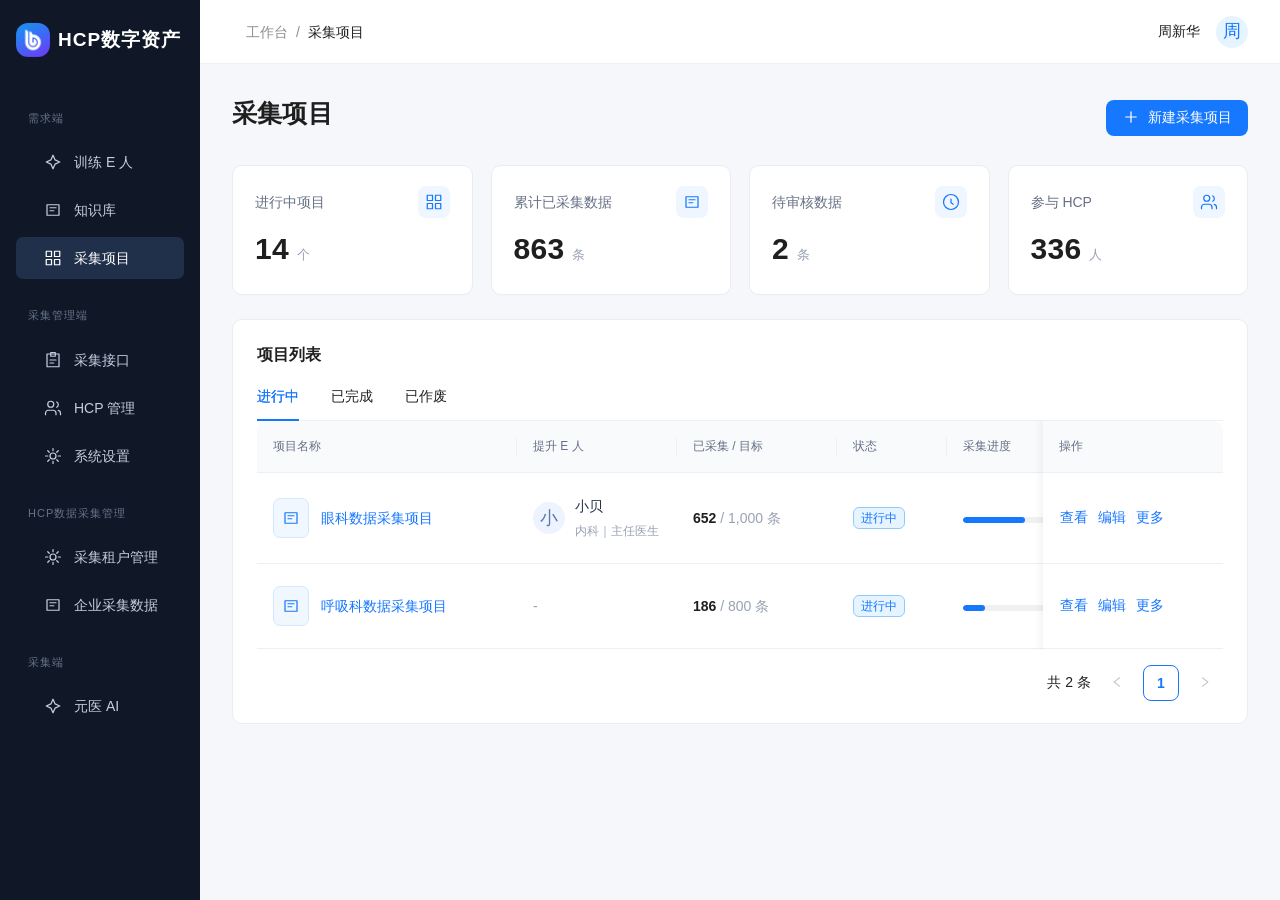
==== commit be4d5878: "Add AI review and HCP batch import workflows" ====
--- a/index.html
+++ b/index.html
@@ -4,16 +4,17 @@
   <meta charset="utf-8" />
   <meta name="viewport" content="width=device-width, initial-scale=1" />
   <title>采集项目 · 语贝工作台</title>
-  <link rel="stylesheet" href="assets/app.css?v=39" />
-  <link rel="stylesheet" href="assets/analysis.css?v=5" />
+  <link rel="stylesheet" href="assets/app.css?v=40" />
+  <link rel="stylesheet" href="assets/analysis.css?v=6" />
   <link rel="stylesheet" href="assets/overrides.css?v=9" />
   <link rel="stylesheet" href="assets/hcp-data-detail.css?v=3" />
-  <link rel="stylesheet" href="assets/hcp-data-detail-refine.css?v=12" />
+  <link rel="stylesheet" href="assets/hcp-data-detail-refine.css?v=15" />
   <link rel="stylesheet" href="assets/consent-config.css?v=4" />
   <link rel="stylesheet" href="assets/conversation-compare.css?v=1" />
   <link rel="stylesheet" href="assets/enterprise-data.css?v=1" />
   <link rel="stylesheet" href="assets/data-tagging.css?v=28" />
   <link rel="stylesheet" href="assets/tag-analysis.css?v=12" />
+  <link rel="stylesheet" href="assets/ai-review.css?v=4" />
 </head>
 <body>
   <div id="root"><div class="loading">正在加载语贝工作台…</div></div>
@@ -23,14 +24,16 @@
   <script src="assets/vendor/antd.min.js"></script>
   <script src="assets/vendor/jszip.min.js"></script>
   <script src="assets/conversation-export.js?v=1"></script>
-  <script src="assets/data-tagging.js?v=29"></script>
-  <script src="assets/tag-analysis.js?v=18"></script>
-  <script src="assets/demand-data-views.js?v=13"></script>
-  <script src="assets/enterprise-data.js?v=18"></script>
+  <script src="assets/data-tagging.js?v=30"></script>
+  <script src="assets/tag-analysis.js?v=19"></script>
+  <script src="assets/demand-data-views.js?v=17"></script>
+  <script src="assets/enterprise-data.js?v=19"></script>
   <script src="assets/screening.js?v=1"></script>
-  <script src="assets/app.js?v=119"></script>
+  <script src="assets/ai-review.js?v=5"></script>
+  <script src="assets/hcp-import.js?v=6"></script>
+  <script src="assets/app.js?v=129"></script>
   <script src="assets/analysis-ui.js?v=9"></script>
-  <script src="assets/hcp-data-detail.js?v=17"></script>
+  <script src="assets/hcp-data-detail.js?v=20"></script>
   <script src="assets/account-menu.js?v=1"></script>
   <script src="assets/profile-layout.js?v=4"></script>
   <script src="assets/consent-config.js?v=3"></script>
--- a/assets/app.css
+++ b/assets/app.css
@@ -132,3 +132,6 @@
   .project-setting-value{flex-wrap:wrap;gap:4px}
   .project-setting-value .ant-btn{padding-inline:0}
 }
+
+/* Tenant client integration */
+.ant-modal-root:has(.tenant-form-grid) .tenant-form-section.integration{margin:30px 0 20px;padding-top:24px;border-top:1px solid #edf0f3}
--- a/assets/analysis.css
+++ b/assets/analysis.css
@@ -1 +1,4 @@
 .analysis-dashboard{padding:22px 24px 18px}.collection-layout{display:grid;grid-template-columns:minmax(0,1fr) 300px;gap:18px}.collection-layout-single{grid-template-columns:minmax(0,1fr)}.collection-signal{min-height:330px;padding:28px 30px 20px;border-radius:16px;color:#eef5ff;background:radial-gradient(circle at 8% 10%,#1d3658 0,#142945 32%,#101f36 75%);box-shadow:inset 0 1px #ffffff0d}.signal-label{font-size:12px;font-weight:600;letter-spacing:2px;color:#9db1cf}.signal-summary{display:flex;justify-content:space-between;align-items:end;margin:20px 0 26px}.signal-summary>div:first-child{display:flex;flex-direction:column;gap:6px}.signal-summary strong{font-size:58px;line-height:.95;font-weight:500;letter-spacing:-2px}.signal-summary>div:first-child span,.signal-count small{font-size:13px;color:#a6b5ca}.signal-count{text-align:right}.signal-count b{font-size:27px;font-weight:500}.signal-count>span{font-size:14px;color:#a6b5ca}.signal-count small{display:block;margin-top:9px}.signal-dots{display:grid;grid-template-columns:repeat(50,minmax(0,1fr));gap:6px 5px}.signal-dot,.legend-dot{width:9px;height:9px;border-radius:50%;display:block}.signal-dot{justify-self:center;background:#536174}.signal-dot.awaiting-clean,.legend-dot.awaiting-clean{background:#f5a524;box-shadow:0 0 5px #f5a52477}.signal-dot.cleaned,.legend-dot.cleaned{background:#49b58e;box-shadow:0 0 5px #49b58e77}.legend-dot.uncollected{background:#536174}.signal-legend{display:flex;justify-content:flex-end;gap:14px;margin-top:22px;padding-top:16px;border-top:1px solid #ffffff1c;color:#a6b5ca;font-size:12px}.signal-legend span{display:flex;align-items:center;gap:5px}.legend-dot{width:7px;height:7px}.effect-card{border:1px solid #e2e8f0;border-radius:16px;padding:29px 24px 22px;background:#fff;display:flex;flex-direction:column}.effect-kicker{font-size:13px;font-weight:600;color:#718198}.effect-card h3{margin:25px 0 10px;font-size:25px;color:#1d2b43}.effect-card>p{margin:0;color:#718198;font-size:13px;line-height:1.75}.effect-status{border-top:1px solid #e5eaf1;margin-top:20px;padding-top:15px;display:grid;gap:16px}.effect-status div{display:flex;justify-content:space-between;font-size:13px;font-weight:600;color:#36455a}.effect-status b{font-size:13px}.status-warn{color:#e58b10}.status-pending{color:#718198}.advice-list{display:grid;gap:8px;margin-top:18px}.advice-list p{display:flex;gap:8px;margin:0;color:#607089!important;font-size:12px!important;line-height:1.5!important}.advice-list b{display:grid;place-items:center;width:17px;height:17px;flex:0 0 auto;border-radius:50%;background:#eef3ff;color:#3b71ed;font-size:11px}.analysis-gap-card{margin-top:18px;padding:19px 24px;border:1px solid #e2e8f0;border-radius:12px;background:#fff}.analysis-gap-card strong{font-size:15px;color:#1d2b43}.analysis-gap-card p{margin:9px 0 0;color:#718198;font-size:13px;line-height:1.7}.analysis-next{display:flex;align-items:center;gap:15px;padding:24px 3px;border-bottom:1px solid #e1e7ef}.next-icon{width:34px;height:34px;border-radius:10px;background:#eaf0ff;color:#3d72ef;display:grid;place-items:center;font-size:18px}.analysis-next strong{font-size:14px;color:#27364d}.analysis-next p{margin:5px 0 0;font-size:12px;color:#718198}.remaining{margin-left:auto;color:#718198;font-size:13px;white-space:nowrap}.remaining b{color:#26364d;font-size:25px;margin:0 3px}.analysis-goal{display:flex;gap:20px;padding-top:20px;color:#718198;font-size:13px}.analysis-goal b{color:#31415a;white-space:nowrap}@media(max-width:900px){.collection-layout{grid-template-columns:1fr}.effect-card{min-height:320px}.signal-dots{grid-template-columns:repeat(40,minmax(0,1fr))}}@media(max-width:760px){.analysis-dashboard{padding:14px}.collection-signal{padding:22px 18px 16px;min-height:auto}.signal-summary strong{font-size:45px}.signal-dots{grid-template-columns:repeat(25,minmax(0,1fr));gap:6px}.analysis-next{align-items:flex-start}.remaining{display:none}.analysis-goal{display:block}.analysis-goal span{display:block;margin-top:8px}}
+/* Fill status rows from the bottom while preserving each dot's lighting. */
+.analysis-dashboard .signal-dots{transform:scaleY(-1)}
+.analysis-dashboard .signal-dot{transform:scaleY(-1)}
--- a/assets/hcp-data-detail-refine.css
+++ b/assets/hcp-data-detail-refine.css
@@ -38,6 +38,7 @@
 .review-reject-actions button { height:36px; padding:0 16px; border:1px solid #d0d5dd; border-radius:6px; background:#fff; }
 .review-reject-actions .confirm { border-color:#ff4d4f; background:#ff4d4f; color:#fff; }
 .message-row.right .admin-audio { margin-left:auto; }
+.message-ai-badge { display:inline-block; margin-left:4px; padding:0 3px; border:1px solid #b7caff; border-radius:3px; background:#eef3ff; color:#4864df; font-size:10px; font-weight:500; line-height:14px; vertical-align:middle; }
 .message-row:not(.right) .bubble-actions { justify-content:flex-start; }
 .message-row.right .bubble-actions { justify-content:flex-end; }
 .log-event-action { display:block; margin-top:7px; padding:0; border:0; background:transparent; color:#1677ff; font-size:12px; line-height:20px; cursor:pointer; }
--- a/assets/ai-review.css
+++ b/assets/ai-review.css
@@ -0,0 +1,5 @@
+.ai-review-trigger.ant-btn{color:#5264d9;border-color:#c8d1ff;background:#f5f7ff}.ai-review-trigger.ant-btn:hover{background:#edf1ff!important}.ai-review-title{display:flex;align-items:center;gap:10px}.ai-review-symbol{display:grid;place-items:center;width:28px;height:28px;border-radius:8px;background:#edf1ff;color:#6375e6}.ai-review-body{padding-top:18px}.ai-review-body>.ant-alert{margin:0 0 12px;font-size:12px}.ai-review-footer{display:flex;gap:8px;align-items:center;padding-top:10px}.ai-review-spacer{flex:1}.ai-review-running{padding:26px 45px 34px;text-align:center}.ai-review-running p,.ai-review-running small{color:#8590a2}.ai-review-orbit{display:grid;place-items:center;margin:auto;width:64px;height:64px;border-radius:20px;background:#f0f3ff;color:#6578e9;font-size:32px;animation:ai-review-pulse 1.6s ease-in-out infinite}.ai-review-summary{display:flex;align-items:center;justify-content:space-between;background:#f6f8ff;border:1px solid #e2e8ff;border-radius:10px;padding:18px 20px;margin-bottom:16px}.ai-review-summary small{color:#7a86a2}.ai-review-summary h3{margin:6px 0;font-size:20px;color:#344566}.ai-review-summary p{margin:0;color:#8993a4;font-size:12px}.ai-review-results{max-height:51vh;overflow:auto;padding-right:5px}.ai-review-item{padding:15px 0;border-bottom:1px solid #edf0f5}.ai-review-item>div{display:flex;align-items:center;justify-content:space-between}.ai-review-item p{color:#667085;margin:9px 0 5px;line-height:1.8}.ai-review-item .ant-btn-link{padding-left:0}.ai-review-item blockquote{margin:8px 0 0;background:#f8faff;border-left:3px solid #8baafa;padding:12px 16px}.ai-review-item blockquote small{color:#8b96a9}.ai-review-item blockquote p{color:#344054}@keyframes ai-review-pulse{50%{transform:scale(1.08);opacity:.65}}@media(max-width:600px){.ai-review-footer{flex-wrap:wrap}.ai-review-summary{gap:10px}.ai-review-running{padding:20px 10px}}
+
+.ai-review-markdown{font-size:14px;line-height:1.85;color:#526077}.ai-review-markdown h4{font-size:14px;color:#344054;margin:20px 0 12px}.ai-review-markdown ul{padding-left:22px;margin:0 0 16px}.ai-review-markdown li{margin:10px 0}.ai-review-markdown strong{color:#344054;font-weight:600}.ai-review-summary h3 .ant-tag{font-size:18px;line-height:30px;border:0;background:transparent;padding:0;margin:0}.ai-review-evidence blockquote{margin:12px 0;padding:12px 16px;border-left:3px solid #8baafa;background:#f8faff}.ai-review-evidence small{color:#8b96a9}.ai-review-evidence p{margin:6px 0;color:#526077;line-height:1.8}
+
+.ai-review-cancel{display:flex;justify-content:center;padding-top:10px}
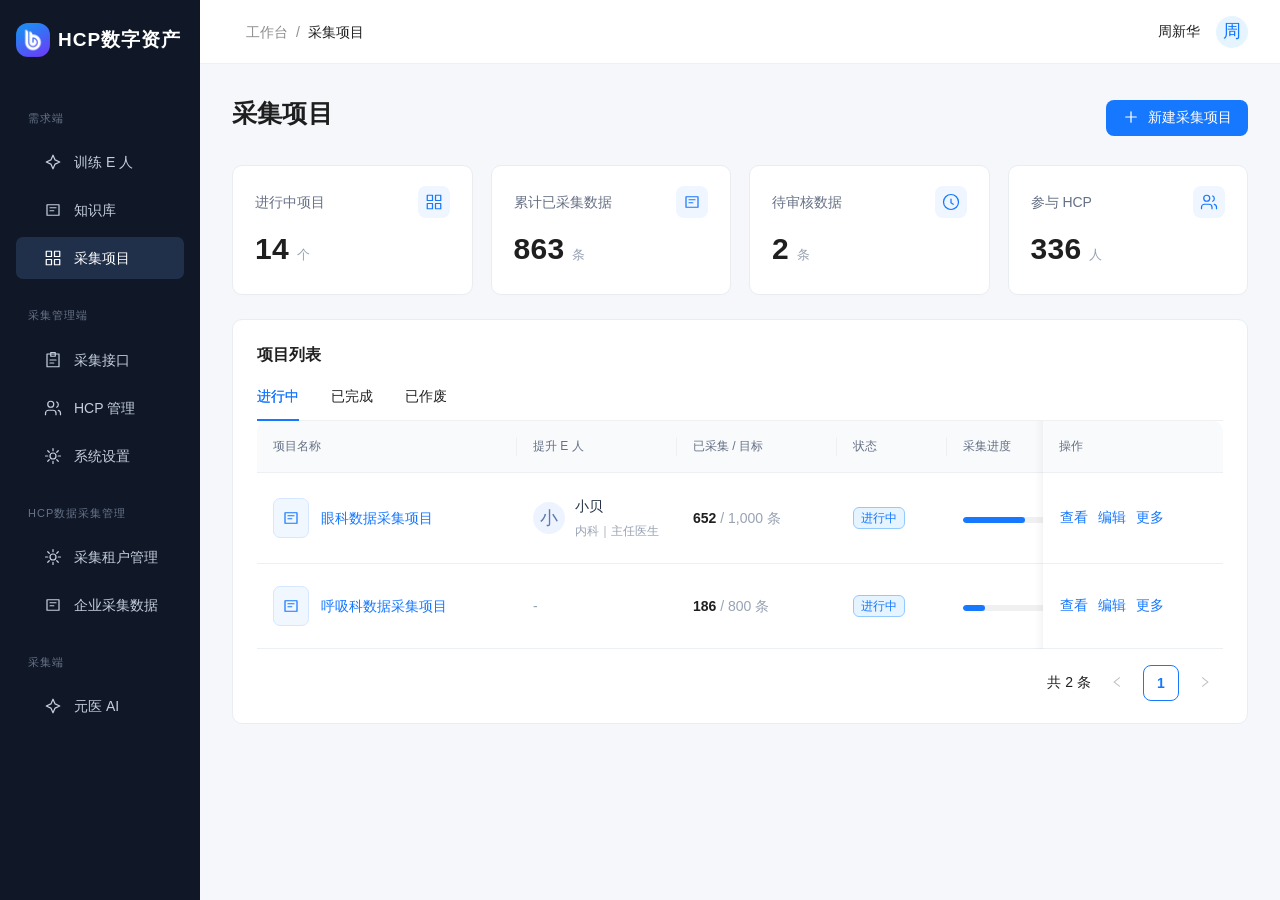
==== commit a6e491bc: "Enhance tag governance and collection progress" ====
--- a/index.html
+++ b/index.html
@@ -5,14 +5,14 @@
   <meta name="viewport" content="width=device-width, initial-scale=1" />
   <title>采集项目 · 语贝工作台</title>
   <link rel="stylesheet" href="assets/app.css?v=40" />
-  <link rel="stylesheet" href="assets/analysis.css?v=6" />
+  <link rel="stylesheet" href="assets/analysis.css?v=9" />
   <link rel="stylesheet" href="assets/overrides.css?v=9" />
   <link rel="stylesheet" href="assets/hcp-data-detail.css?v=3" />
   <link rel="stylesheet" href="assets/hcp-data-detail-refine.css?v=15" />
   <link rel="stylesheet" href="assets/consent-config.css?v=4" />
   <link rel="stylesheet" href="assets/conversation-compare.css?v=1" />
   <link rel="stylesheet" href="assets/enterprise-data.css?v=1" />
-  <link rel="stylesheet" href="assets/data-tagging.css?v=28" />
+  <link rel="stylesheet" href="assets/data-tagging.css?v=31" />
   <link rel="stylesheet" href="assets/tag-analysis.css?v=12" />
   <link rel="stylesheet" href="assets/ai-review.css?v=4" />
 </head>
@@ -24,14 +24,14 @@
   <script src="assets/vendor/antd.min.js"></script>
   <script src="assets/vendor/jszip.min.js"></script>
   <script src="assets/conversation-export.js?v=1"></script>
-  <script src="assets/data-tagging.js?v=30"></script>
-  <script src="assets/tag-analysis.js?v=19"></script>
-  <script src="assets/demand-data-views.js?v=17"></script>
-  <script src="assets/enterprise-data.js?v=19"></script>
+  <script src="assets/data-tagging.js?v=36"></script>
+  <script src="assets/tag-analysis.js?v=20"></script>
+  <script src="assets/demand-data-views.js?v=21"></script>
+  <script src="assets/enterprise-data.js?v=21"></script>
   <script src="assets/screening.js?v=1"></script>
   <script src="assets/ai-review.js?v=5"></script>
   <script src="assets/hcp-import.js?v=6"></script>
-  <script src="assets/app.js?v=129"></script>
+  <script src="assets/app.js?v=134"></script>
   <script src="assets/analysis-ui.js?v=9"></script>
   <script src="assets/hcp-data-detail.js?v=20"></script>
   <script src="assets/account-menu.js?v=1"></script>
--- a/assets/analysis.css
+++ b/assets/analysis.css
@@ -2,3 +2,15 @@
 /* Fill status rows from the bottom while preserving each dot's lighting. */
 .analysis-dashboard .signal-dots{transform:scaleY(-1)}
 .analysis-dashboard .signal-dot{transform:scaleY(-1)}
+
+/* Shared coverage hues; soften uncovered dots against the dark panel. */
+.analysis-dashboard .signal-dot.zero,.analysis-dashboard .legend-dot.zero{background:rgba(203,210,221,.24);box-shadow:none}
+.analysis-dashboard .signal-dot.one,.analysis-dashboard .legend-dot.one{background:#6a9bea;box-shadow:0 0 5px #6a9bea55}
+.analysis-dashboard .signal-dot.two,.analysis-dashboard .legend-dot.two{background:#f0ab4f;box-shadow:0 0 5px #f0ab4f55}
+.analysis-dashboard .signal-dot.many,.analysis-dashboard .legend-dot.many{background:#63bb96;box-shadow:0 0 5px #63bb9655}
+.signal-dot{cursor:pointer}
+.signal-legend{flex-wrap:wrap}
+.signal-legend button{display:flex;align-items:center;gap:5px;background:transparent;border:0;padding:3px;color:inherit;font:inherit;cursor:pointer;border-radius:4px}
+.signal-legend button:hover,.signal-legend button[aria-pressed="true"]{color:#fff;background:#ffffff15}
+.signal-legend button:focus-visible,.signal-help:focus-visible{outline:2px solid #6a9bea;outline-offset:3px}
+.signal-help{margin-left:10px;border:1px solid #9db1cf;border-radius:50%;width:17px;height:17px;background:transparent;color:#9db1cf;cursor:help;font-size:11px;padding:0;letter-spacing:0}
--- a/assets/data-tagging.css
+++ b/assets/data-tagging.css
@@ -14,8 +14,8 @@
 .tag-sidebar-inline .tag-side-title{margin-bottom:14px}.tag-inline-actions{display:flex;gap:8px;flex-wrap:wrap;margin-bottom:14px}.tag-inline-hint{display:block;color:#98a2b3;font-size:11px;margin-bottom:8px}.tag-sidebar-inline .tag-group{padding:12px 0;border:0}.tag-sidebar-inline .tag-group h4{font-size:11px;font-weight:400;color:#98a2b3;margin-bottom:8px}.tag-inline-chip{display:inline-flex;align-items:center;gap:6px;max-width:100%;padding:4px 8px;background:#eef3fa;color:#425b80;border:1px solid #e0e7f0;border-radius:5px;font-size:12px;line-height:20px;overflow-wrap:anywhere;cursor:default}.tag-inline-chip.is-editing{cursor:text}.tag-inline-chip>button{padding:0;border:0;background:transparent;color:#8b98ab;font-size:16px;line-height:16px;cursor:pointer}.tag-inline-chip>button:hover{color:#e5484d}.tag-add-chip{border:1px dashed #bdc9d9;border-radius:5px;color:#6981a2;background:transparent;min-width:29px;height:30px;font-size:18px;cursor:pointer}.tag-add-chip:hover{color:#1677ff;border-color:#1677ff}.tag-inline-input{display:flex;gap:4px;width:100%;margin-top:7px}.tag-inline-input .ant-input{min-width:0;flex:1}.tag-inline-input .ant-btn{padding-inline:6px}.tag-sidebar-inline .tag-side-scroll{padding-right:6px}
 
 .tag-sidebar-inline .tag-side-title{align-items:stretch;flex-shrink:0;border-bottom:1px solid #edf0f4}
-/* Temporarily hide tagging actions; remove this rule to restore the existing controls and handlers. */
-.tag-sidebar-inline>.tag-inline-actions,.tag-sidebar-inline>.tag-source-legend{display:none}
+/* Editing controls are rendered only for editable demand-side details. */
+.tag-sidebar-inline>.tag-source-legend{display:none}
 .tag-sidebar-inline .tag-side-title h3{display:flex;align-items:center;height:54px;margin:0;border-bottom:2px solid #1677ff;color:#1677ff;font-size:14px;font-weight:600}
 .tag-ai-badge{display:inline-flex;align-items:center;justify-content:center;gap:2px;margin-left:6px;padding:1px 4px;border:1px solid #c6ddff;border-radius:4px;background:#edf5ff;color:#1677ff;font-family:Arial,sans-serif;font-size:10px;font-weight:600;line-height:16px;white-space:nowrap;flex-shrink:0}.tag-ai-badge svg{display:block;flex-shrink:0}
 @media(max-width:760px){.tag-sidebar-inline .tag-side-title h3{font-size:12px}}
@@ -73,3 +73,7 @@
 .tag-schema-category-fields{display:flex;flex-direction:column;gap:12px;width:min(300px,70vw)}
 .tag-schema-new-category{margin-top:4px}
 @media(max-width:600px){.tag-schema-drawer .ant-drawer-header{padding:20px}.tag-schema-drawer .ant-drawer-body{padding:0 20px}.tag-schema-drawer .ant-drawer-footer{padding:16px 20px}.tag-schema-picker-button{padding:8px 13px;font-size:14px}.tag-schema-picker-toolbar{gap:10px}}
+
+.tag-schema-picker-add:disabled{opacity:.35;cursor:not-allowed}
+
+.tag-schema-picker-add.is-limit,.tag-schema-picker-add.is-limit:hover{color:#b8bec8;background:#f5f6f8;border-color:#e1e5eb;box-shadow:none}
